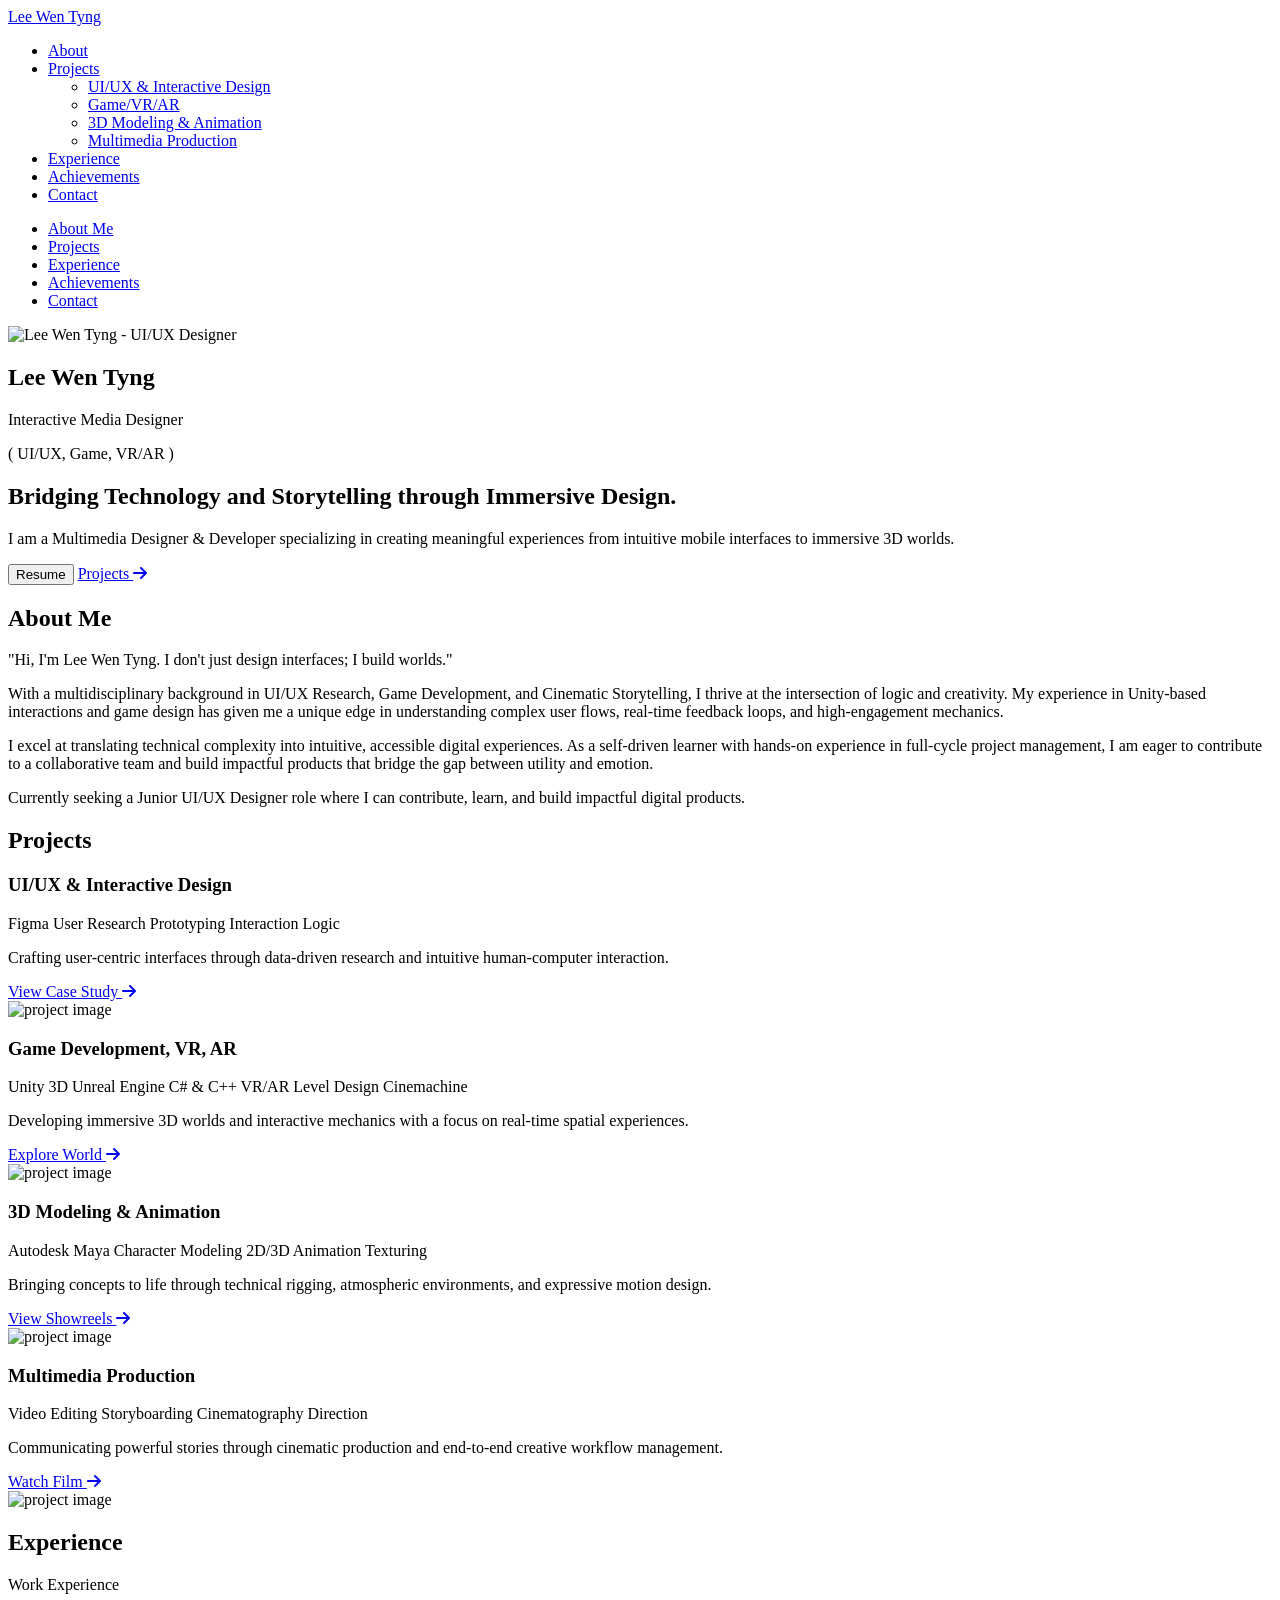
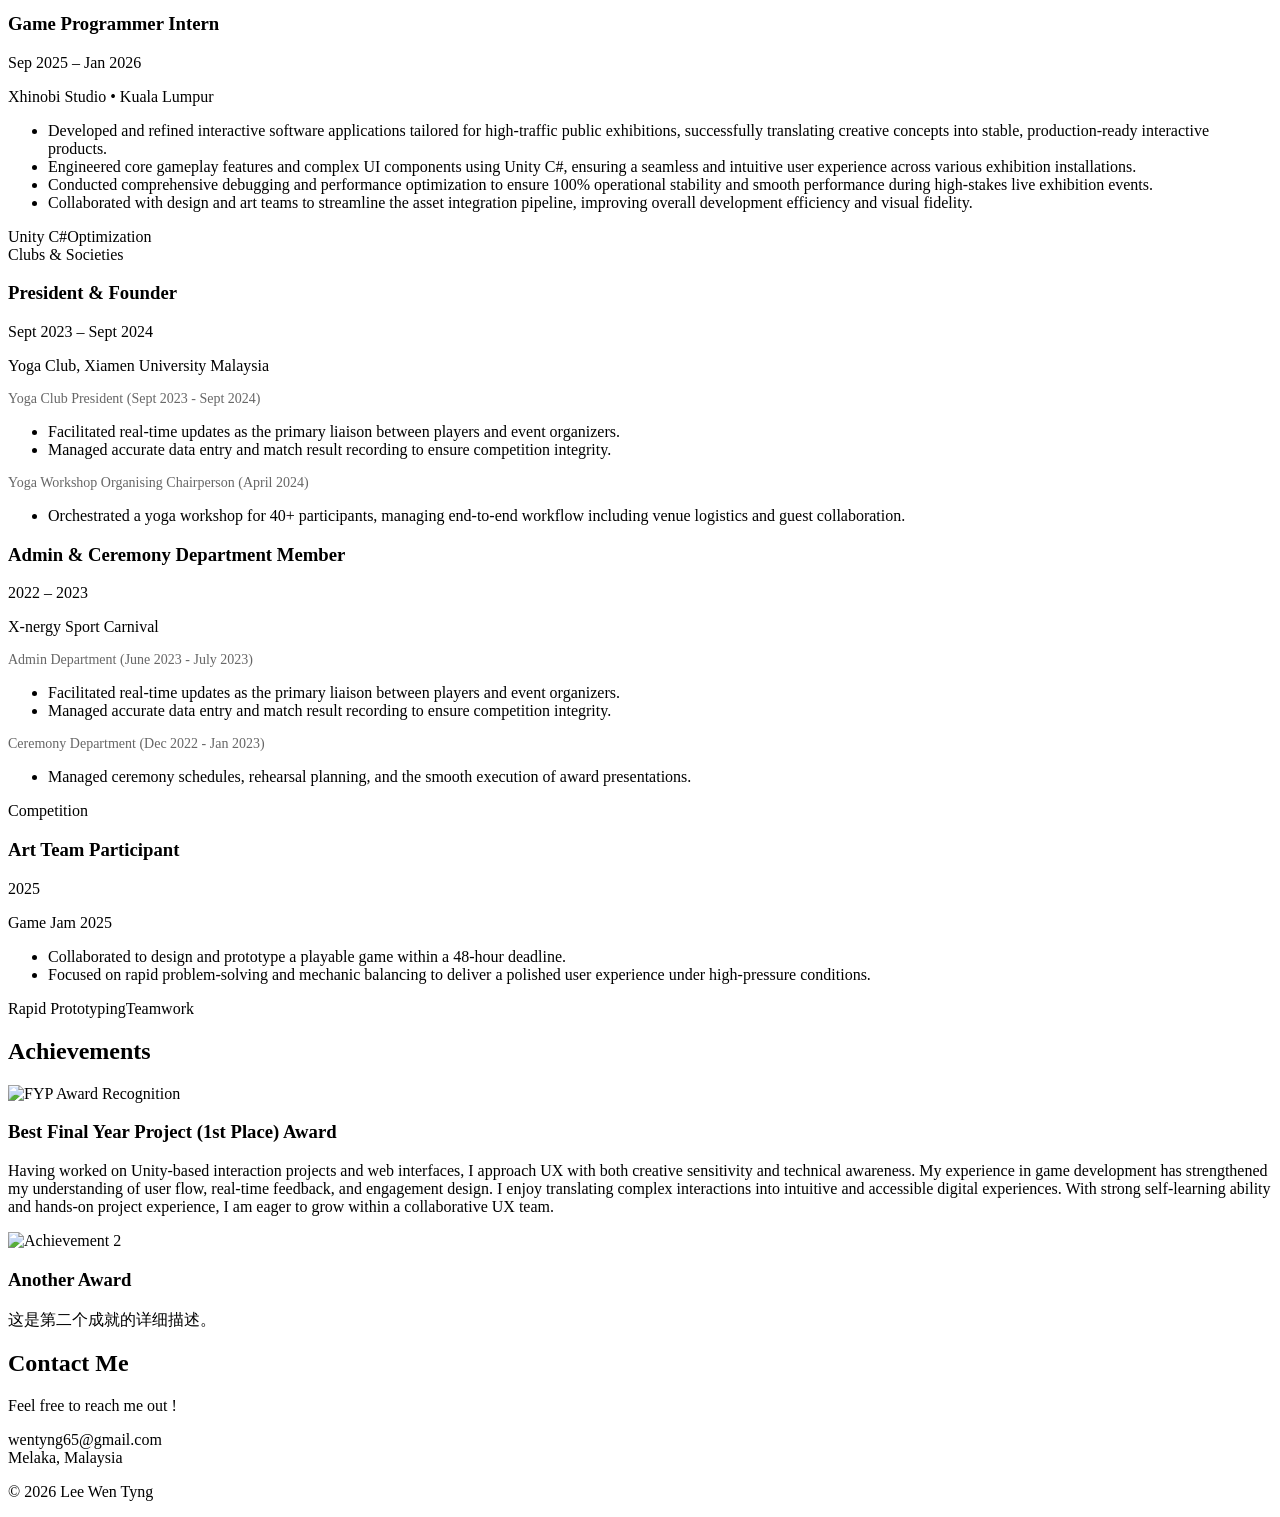
==== index.html @ 8291d080 "Update index.html" ====
<!DOCTYPE html>
<html lang="en">
<head>
  <meta charset="UTF-8">
  <meta name="viewport" content="width=device-width, initial-scale=1.0">
  <title>Lee Wen Tyng - Portfolio</title>
  <link rel="stylesheet" href="https://cdnjs.cloudflare.com/ajax/libs/font-awesome/6.0.0-beta3/css/all.min.css">
  <link rel="stylesheet" href="style.css">
</head>
<body>

  <header>
    <nav class="navbar">
      <a href="#hero" class="logo">Lee Wen Tyng</a>
      <ul class="nav-links">
        <li><a href="#about">About</a></li>
        <li class="dropdown">
          <a href="index.html#projects">Projects</a>
          <ul class="dropdown-menu">
            <li><a href="gamedev.html">UI/UX & Interactive Design</a></li>
            <li><a href="fyp.html">Game/VR/AR</a></li>
            <li><a href="uiux.html">3D Modeling & Animation</a></li>
            <li><a href="env-design.html">Multimedia Production</a></li>
          </ul>
        </li>
        <li><a href="#experience">Experience</a></li>
        <li><a href="#achievements">Achievements</a></li>
        <li><a href="#contact">Contact</a></li>
      </ul>
    </nav>
  </header>
  
  <nav id="side-nav">
  <ul>
    <li><a href="#about" class="nav-link" data-title="About Me">About Me</a></li>
    <li><a href="#projects" class="nav-link" data-title="Projects">Projects</a></li>
    <li><a href="#experience" class="nav-link" data-title="Experience">Experience</a></li>
    <li><a href="#achievements" class="nav-link" data-title="Achievements">Achievements</a></li>
    <li><a href="#contact" class="nav-link" data-title="Contact">Contact</a></li>
  </ul>
</nav>

  <main>
    <section id="hero" class="hero" class="nav-link active">
      <div class="hero-container">
        <div class="hero-card">
          <div class="profile-circle">
            <div class="about-avatar">
            <img src="assets/images/image2.jpg" alt="Lee Wen Tyng - UI/UX Designer">
          </div>
          </div>
          <h2>Lee Wen Tyng</h2>
          <div class="divider"></div>
          <p>Interactive Media Designer</p>
          <p>( UI/UX, Game, VR/AR )</p>
        </div>
        <div class="hero-text">
          <h1>Bridging Technology and Storytelling through Immersive Design.</h1>
          <p>I am a Multimedia Designer & Developer specializing in creating meaningful experiences from intuitive mobile interfaces to immersive 3D worlds.</strong></p>
          <div class="button-container">
            <button class="resume-btn">Resume</button>
            <a href="#projects" class="projects-btn">
              Projects   <i class="fas fa-arrow-right"></i>
            </a>
          </div>
        </div>
      </div>
    </section>

    <!--- About Me Section-->
    <section id="about" class="section fade-in-section" class="nav-link">
      <div class="about-container">
        <h2 class="section-title">About Me</h2>
        <div class="title-divider"></div>
        <div class="about-content">
          <p>"Hi, I'm Lee Wen Tyng. I don't just design interfaces; I build worlds."</p>
              <p>With a multidisciplinary background in UI/UX Research, Game Development, and Cinematic Storytelling, I thrive at the intersection of logic and creativity. 
              My experience in Unity-based interactions and game design has given me a unique edge in understanding complex user flows, real-time feedback loops, and high-engagement mechanics.</p>
          <p>I excel at translating technical complexity into intuitive, accessible digital experiences. 
            As a self-driven learner with hands-on experience in full-cycle project management, I am eager to contribute to a collaborative team and build impactful products that bridge the gap between utility and emotion.</p>
          <p>Currently seeking a Junior UI/UX Designer role where I can contribute, learn, and build impactful digital products.</p>
        </div>
      </div>
    </section>

    <!--- Projects Section-->
    <section id="projects" class="section" class="nav-link">
      <div class="projects-container">
        <h2 class="section-title">Projects</h2>
        <div class="title-divider"></div>
        <div class="project-card">
          <div class="project-text">
            <h3>UI/UX & Interactive Design</h3>
            <div class="skill-tags">
              <span>Figma</span>
              <span>User Research</span>
              <span>Prototyping</span>
              <span>Interaction Logic</span>
            </div>
            <p>Crafting user-centric interfaces through data-driven research and intuitive human-computer interaction. </p>
            <a href="uiux.html" class="project-btn">View Case Study     <i class="fas fa-arrow-right"></i></a>
          </div>
          <div class="project-image">
            <img src="assets/images/image1.jpeg" alt="project image">
          </div>
        </div>
        
        <div class="project-card reverse">
          <div class="project-text">
            <h3>Game Development, VR, AR</h3>
            <div class="skill-tags">
              <span>Unity 3D</span>
              <span>Unreal Engine</span>
              <span>C# & C++</span>
              <span>VR/AR</span>
              <span>Level Design</span>
              <span>Cinemachine</span>
            </div>
            <p>Developing immersive 3D worlds and interactive mechanics with a focus on real-time spatial experiences.</p>
            <a href="uiux.html" class="project-btn">Explore World     <i class="fas fa-arrow-right"></i></a>
          </div>
          <div class="project-image">
            <img src="assets/images/image1.jpeg" alt="project image">
          </div>
        </div>

        <div class="project-card">
          <div class="project-text">
            <h3>3D Modeling & Animation</h3>
            <div class="skill-tags">
              <span>Autodesk Maya</span>
              <span>Character Modeling</span>
              <span>2D/3D Animation</span>
              <span>Texturing</span>
            </div>
  
            <p>Bringing concepts to life through technical rigging, atmospheric environments, and expressive motion design.</p>
            <a href="uiux.html" class="project-btn">View Showreels     <i class="fas fa-arrow-right"></i></a>
          </div>
          <div class="project-image">
            <img src="assets/images/image1.jpeg" alt="project image">
          </div>
        </div>

        <div class="project-card reverse">
          <div class="project-text">
            <h3>Multimedia Production</h3>
            <div class="skill-tags">
              <span>Video Editing</span>
              <span>Storyboarding</span>
              <span>Cinematography</span> 
              <span>Direction</span>
            </div>
            <p>Communicating powerful stories through cinematic production and end-to-end creative workflow management.</p>
            <a href="gamedev.html" class="project-btn">Watch Film     <i class="fas fa-arrow-right"></i></a>
          </div>
          <div class="project-image">
            <img src="assets/images/image1.jpeg" alt="project image">
          </div>
        </div>

      </div>
    </section>

    <!--Experience section-->
    <section id="experience" class="section fade-in-section" class="nav-link">
      <h2 class="section-title">Experience</h2>
        <div class="title-divider"></div>

        <div class="exp-card">
    <div class="exp-side-title">Work Experience</div>
    <div class="exp-main-content">
      <div class="exp-item">
        <div class="exp-header">
          <h3 class="job-title">Game Programmer Intern</h3>
          <span class="exp-date">Sep 2025 – Jan 2026</span>
        </div>
        <p class="company-info">Xhinobi Studio • Kuala Lumpur</p>
        <ul class="exp-list">
          <li>Developed and refined interactive software applications tailored for high-traffic public exhibitions,
             successfully translating creative concepts into stable, production-ready interactive products.</li>
          <li>Engineered core gameplay features and complex UI components using Unity C#, 
            ensuring a seamless and intuitive user experience across various exhibition installations.</li>
            <li>Conducted comprehensive debugging and performance optimization 
              to ensure 100% operational stability and smooth performance during high-stakes live exhibition events.</li>
            <li>Collaborated with design and art teams to streamline the asset integration pipeline, 
              improving overall development efficiency and visual fidelity.</li>
        </ul>
        <div class="exp-tags">
          <span>Unity C#</span><span>Optimization</span>
        </div>
      </div>
    </div>
  </div>

  <div class="exp-card">
  <div class="exp-side-title">Clubs & Societies</div>
  <div class="exp-main-content">
    
    <div class="exp-item">
      <div class="exp-header">
        <h3 class="job-title">President & Founder</h3>
        <span class="exp-date">Sept 2023 – Sept 2024</span>
      </div>
      <p class="company-info">Yoga Club, Xiamen University Malaysia</p>
      
      <div style="margin-top: 15px;">
        <p class="company-info" style="font-size: 14px; color: #666;">Yoga Club President (Sept 2023 - Sept 2024)</p>
        <ul class="exp-list">
          <li>Facilitated real-time updates as the primary liaison between players and event organizers.</li>
          <li>Managed accurate data entry and match result recording to ensure competition integrity.</li>
        </ul>
      </div>

      <div style="margin-top: 15px;">
        <p class="company-info" style="font-size: 14px; color: #666;">Yoga Workshop Organising Chairperson (April 2024)</p>
        <ul class="exp-list">
          <li>Orchestrated a yoga workshop for 40+ participants, managing end-to-end workflow including venue logistics and guest collaboration.</li>        </ul>
      </div>
    </div>

        <div class="divider"></div>


    <div class="exp-item">
      <div class="exp-header">
        <h3 class="job-title">Admin & Ceremony Department Member</h3>
        <span class="exp-date">2022 – 2023</span>
      </div>
      <p class="company-info">X-nergy Sport Carnival</p>
      
      <div style="margin-top: 15px;">
        <p class="company-info" style="font-size: 14px; color: #666;">Admin Department (June 2023 - July 2023)</p>
        <ul class="exp-list">
          <li>Facilitated real-time updates as the primary liaison between players and event organizers.</li>
          <li>Managed accurate data entry and match result recording to ensure competition integrity.</li>
        </ul>
      </div>

      <div style="margin-top: 15px;">
        <p class="company-info" style="font-size: 14px; color: #666;">Ceremony Department (Dec 2022 - Jan 2023)</p>
        <ul class="exp-list">
          <li>Managed ceremony schedules, rehearsal planning, and the smooth execution of award presentations.</li>
        </ul>
      </div>
    </div>

  </div>
</div>

  <div class="exp-card">
    <div class="exp-side-title">Competition</div>
    <div class="exp-main-content">
      <div class="exp-item">
        <div class="exp-header">
          <h3 class="job-title">Art Team Participant</h3>
          <span class="exp-date">2025</span>
        </div>
        <p class="company-info">Game Jam 2025</p>
        <ul class="exp-list">
          <li>Collaborated to design and prototype a playable game within a 48-hour deadline.</li>
          <li>Focused on rapid problem-solving and mechanic balancing to deliver a polished user experience under high-pressure conditions.</li>
        </ul>
        <div class="exp-tags">
          <span>Rapid Prototyping</span><span>Teamwork</span>
        </div>
      </div>
    </div>
  </div>

      </section>

    <!--- Achievements Section-->
    <section id="achievements" class="section fade-in-section" class="nav-link">
      <h2 class="section-title">Achievements</h2>
        <div class="title-divider"></div>
        
        <div class="achievement-card">
          <div class="achievement-image">
            <img src="assets/images/fyp-award.jpg" alt="FYP Award Recognition">
          </div>
          <div class="achievement-text">
            <h3>Best Final Year Project (1st Place) Award</h3>
            <p>Having worked on Unity-based interaction projects and web interfaces, I approach UX with both creative sensitivity and technical awareness. 
              My experience in game development has strengthened my understanding of user flow, real-time feedback, and engagement design. 
              I enjoy translating complex interactions into intuitive and accessible digital experiences. 
              With strong self-learning ability and hands-on project experience, I am eager to grow within a collaborative UX team.</p>
          </div>
        </div>

        <div class="achievement-card reverse">
          <div class="achievement-image">
            <img src="assets/images/award2.jpeg" alt="Achievement 2">
          </div>
          <div class="achievement-text">
            <h3>Another Award</h3>
            <p>这是第二个成就的详细描述。</p>
          </div>
        </div>

    </section>

  

    <section id="contact" class="section contact-section" class="nav-link">
      <h2 class="contact-title">Contact Me</h2>
      <div class="title-divider-yellow"></div>
      <p class="contact-desc">Feel free to reach me out !</p>

      <div class="contact-info">
        <div class="info-item">
          <div class="icon-box"></div> <span>wentyng65@gmail.com</span>
        </div>

        <div class="info-item">
          <div class="icon-box"></div> <span>Melaka, Malaysia</span>
        </div>

      </div>

      <div class="social-links">
        <div class="social-icon"></div>
        <div class="social-icon"></div>
        <div class="social-icon"></div>
      </div>
</section>

  </main>

  <footer class="footer">
    <p>© 2026 Lee Wen Tyng</p>
  </footer>

  <script src="script.js" defer></script>
  <script src="scrollspy.js"></script>

</body>
</html>
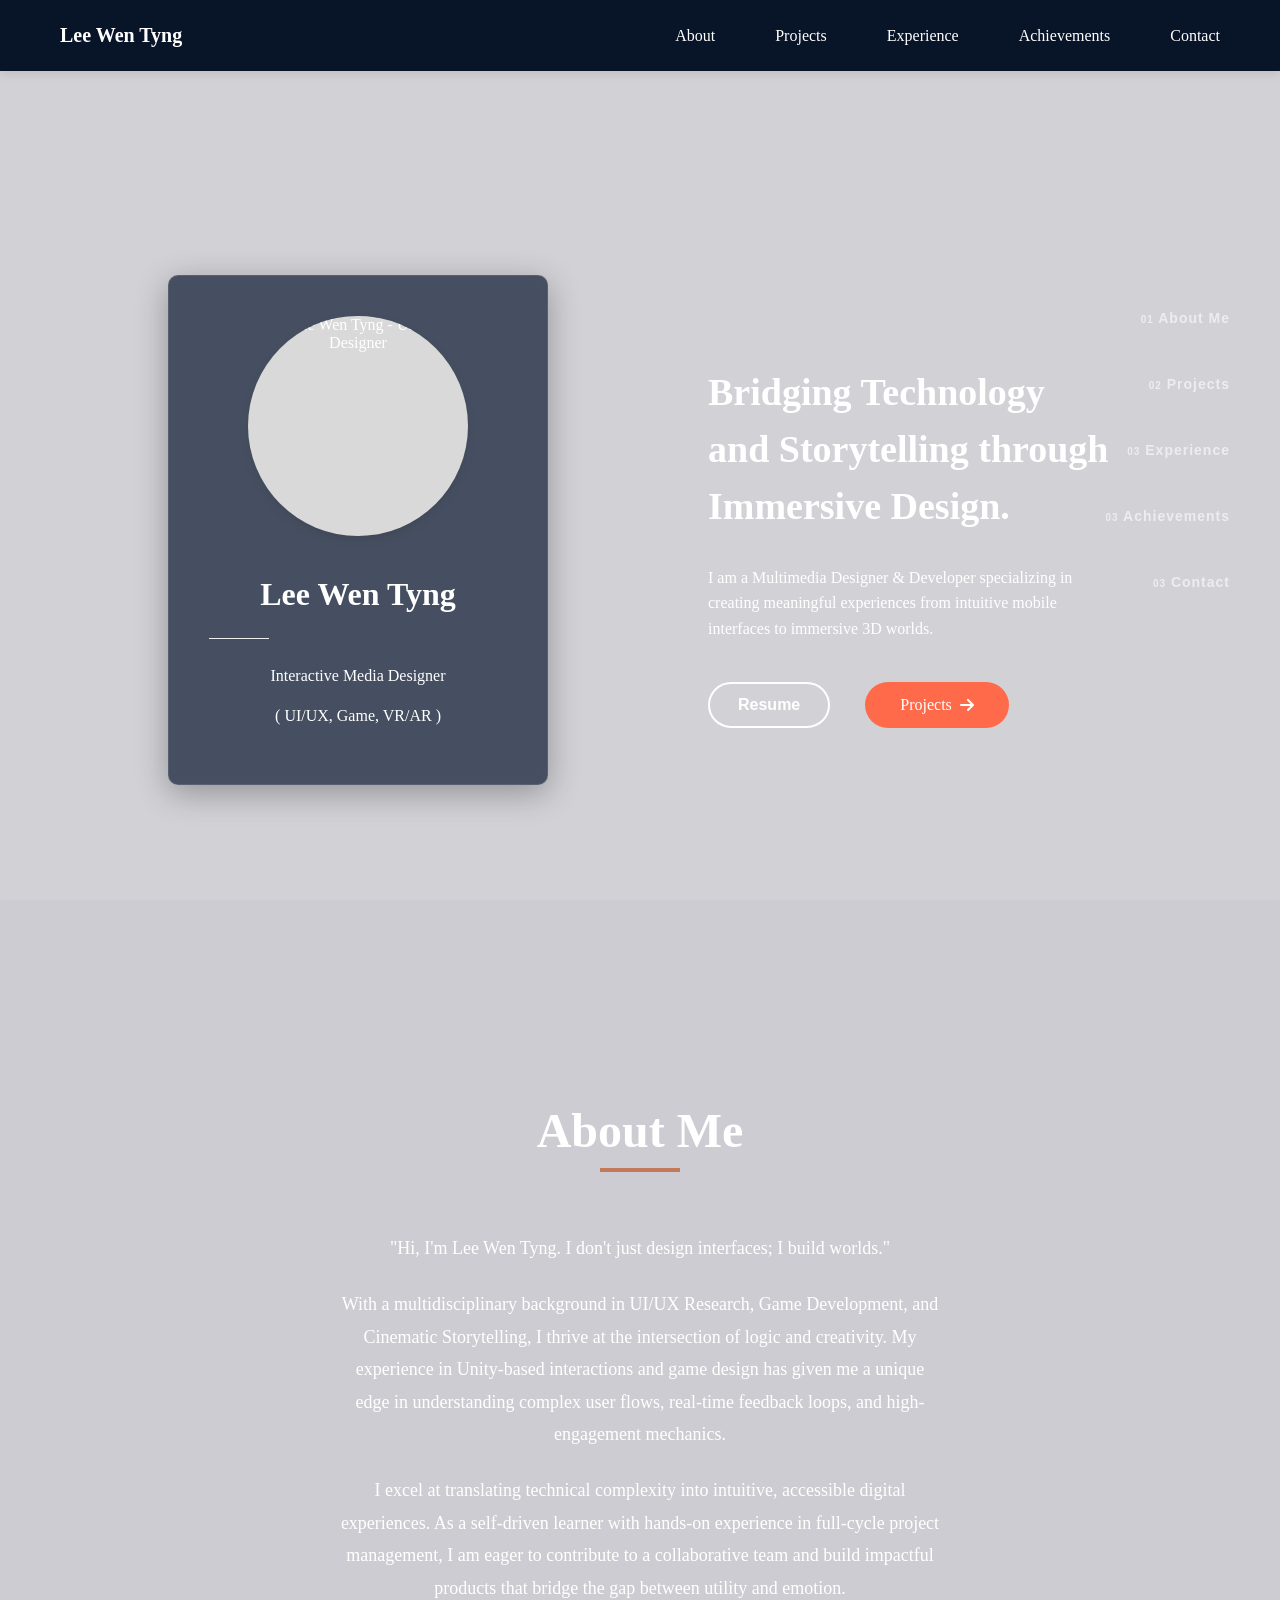
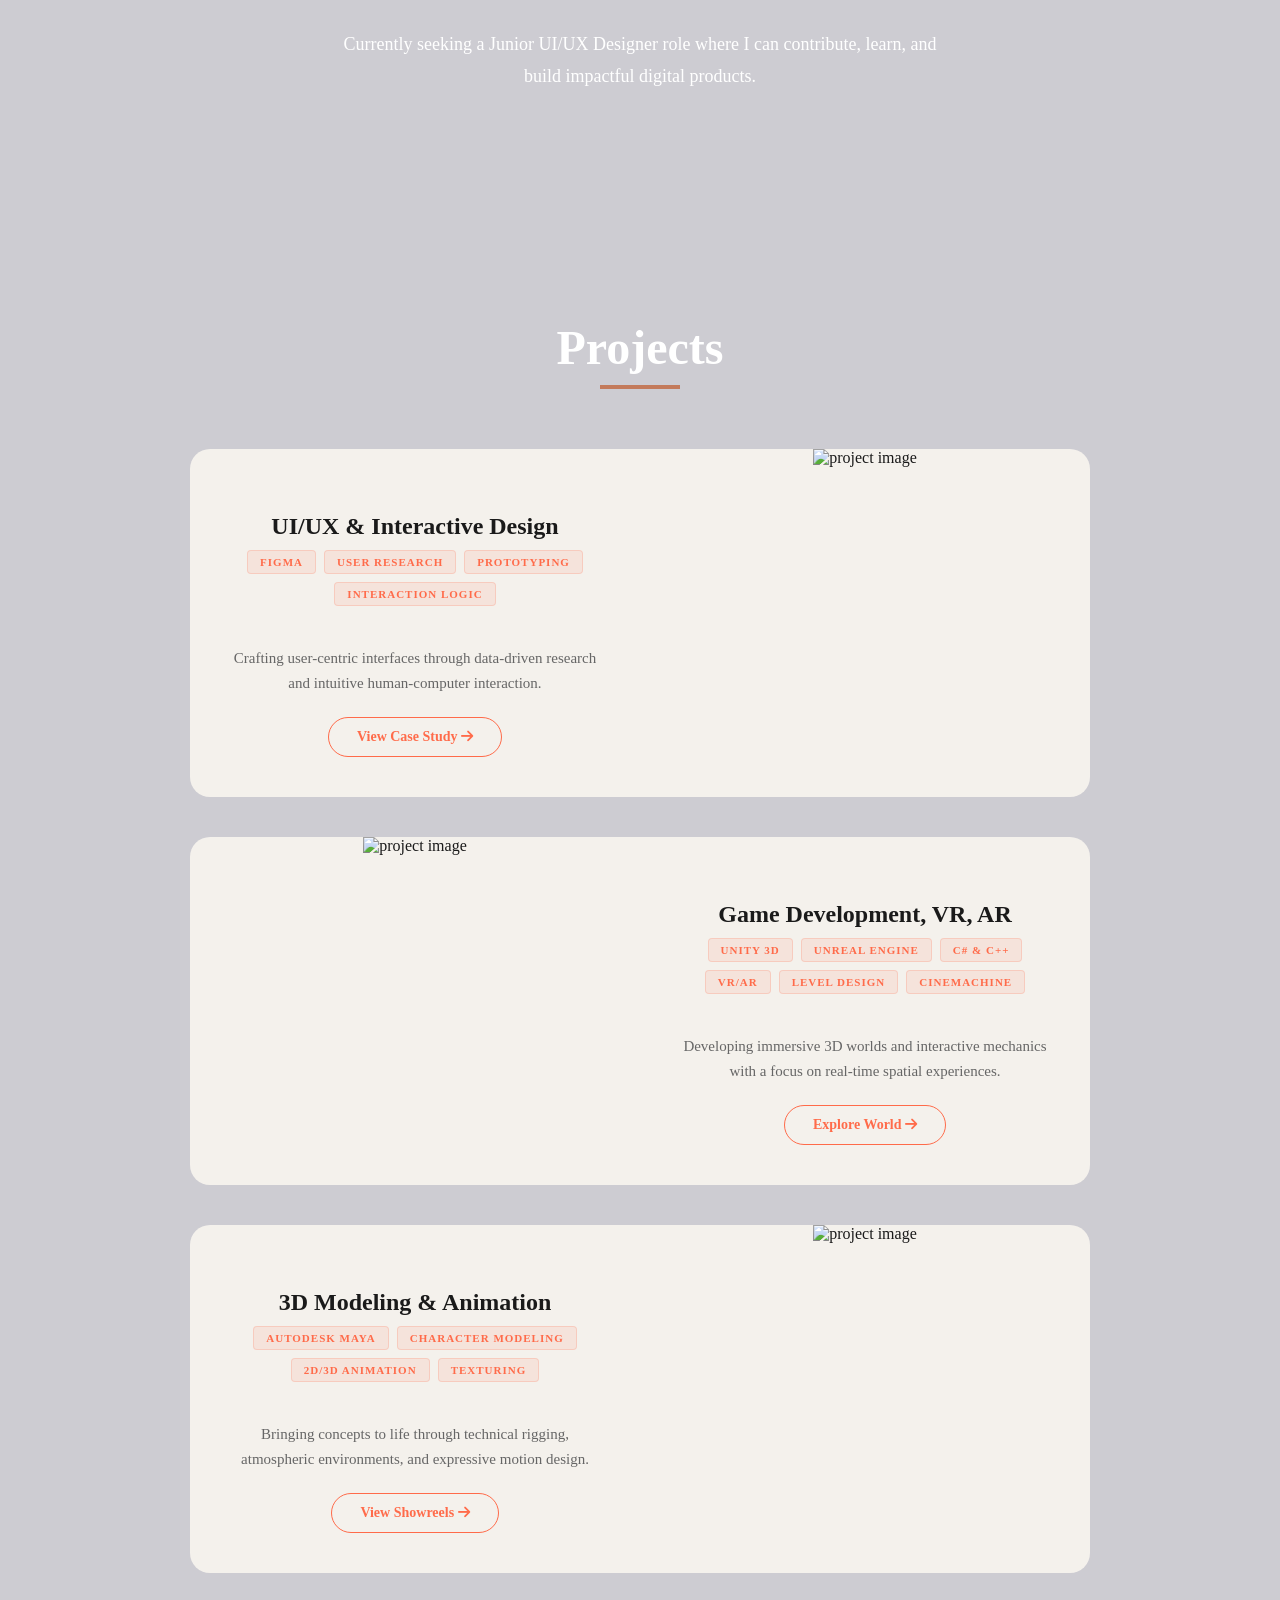
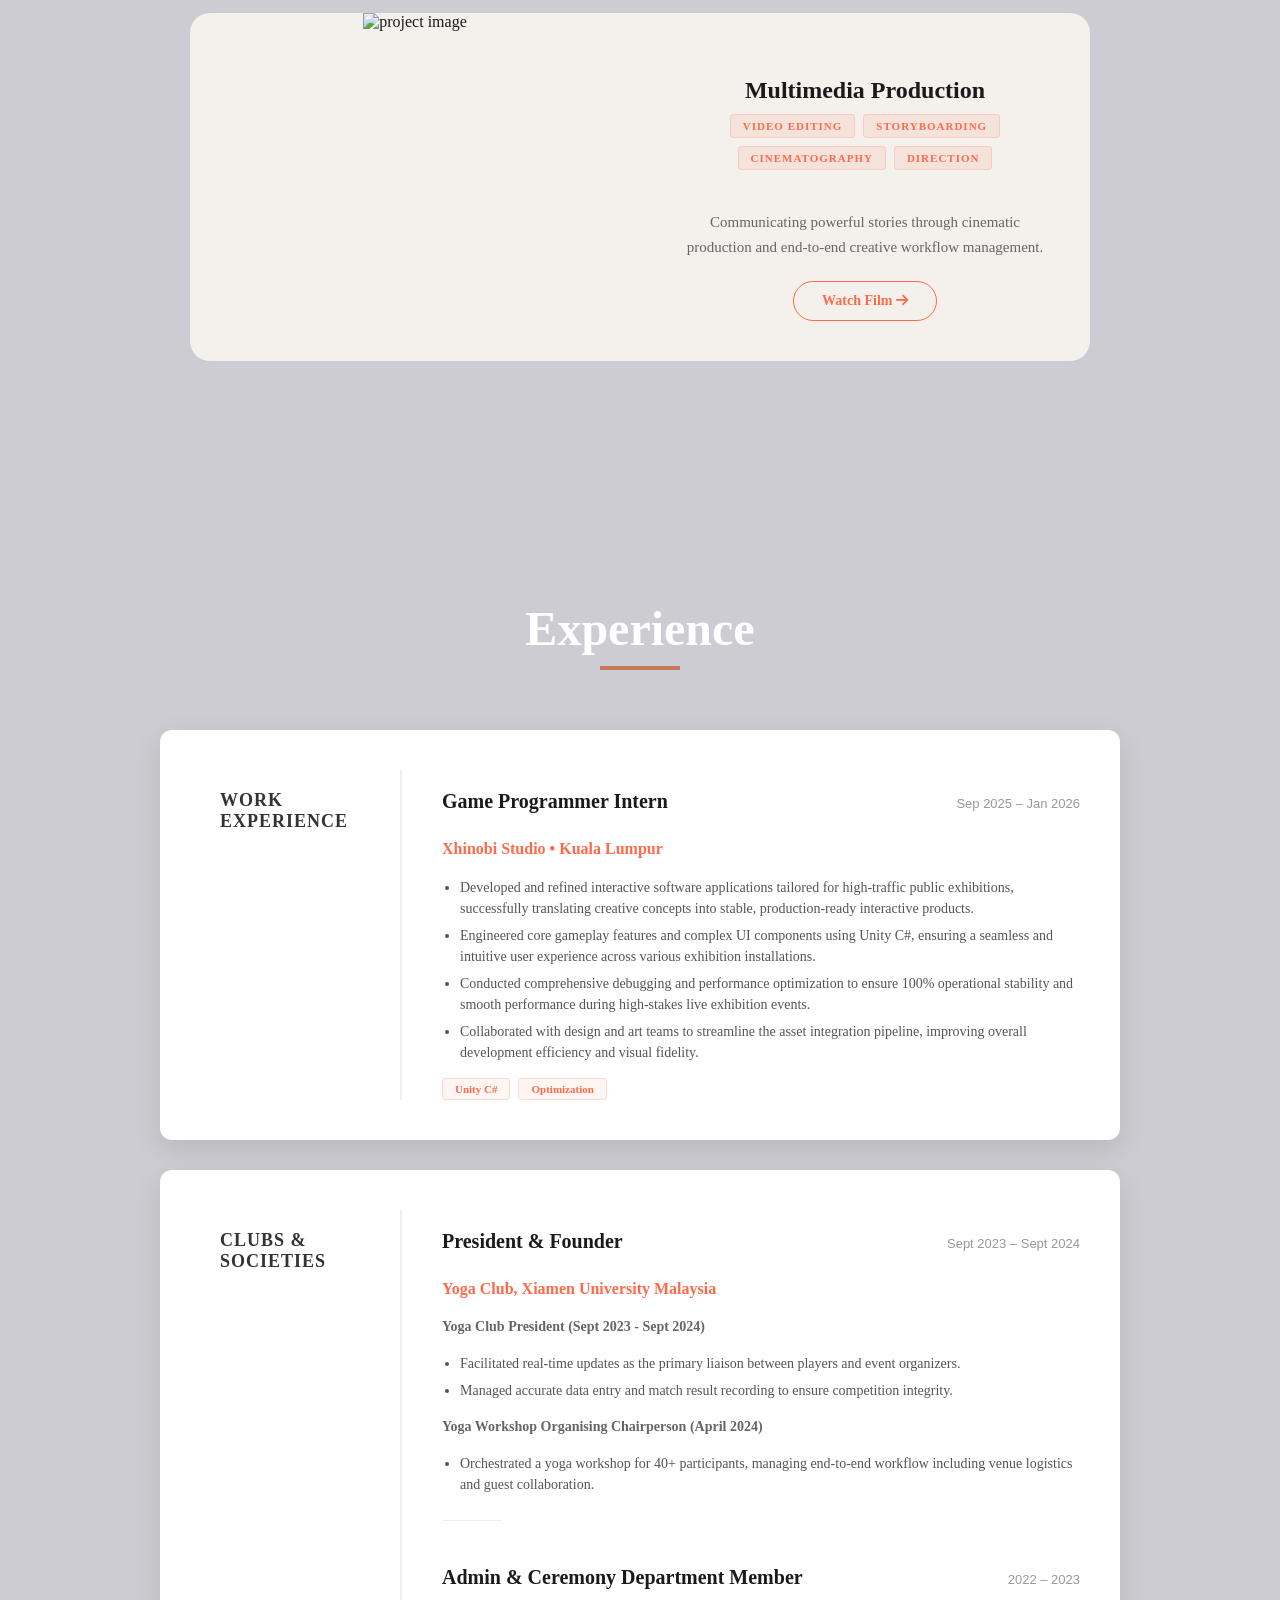
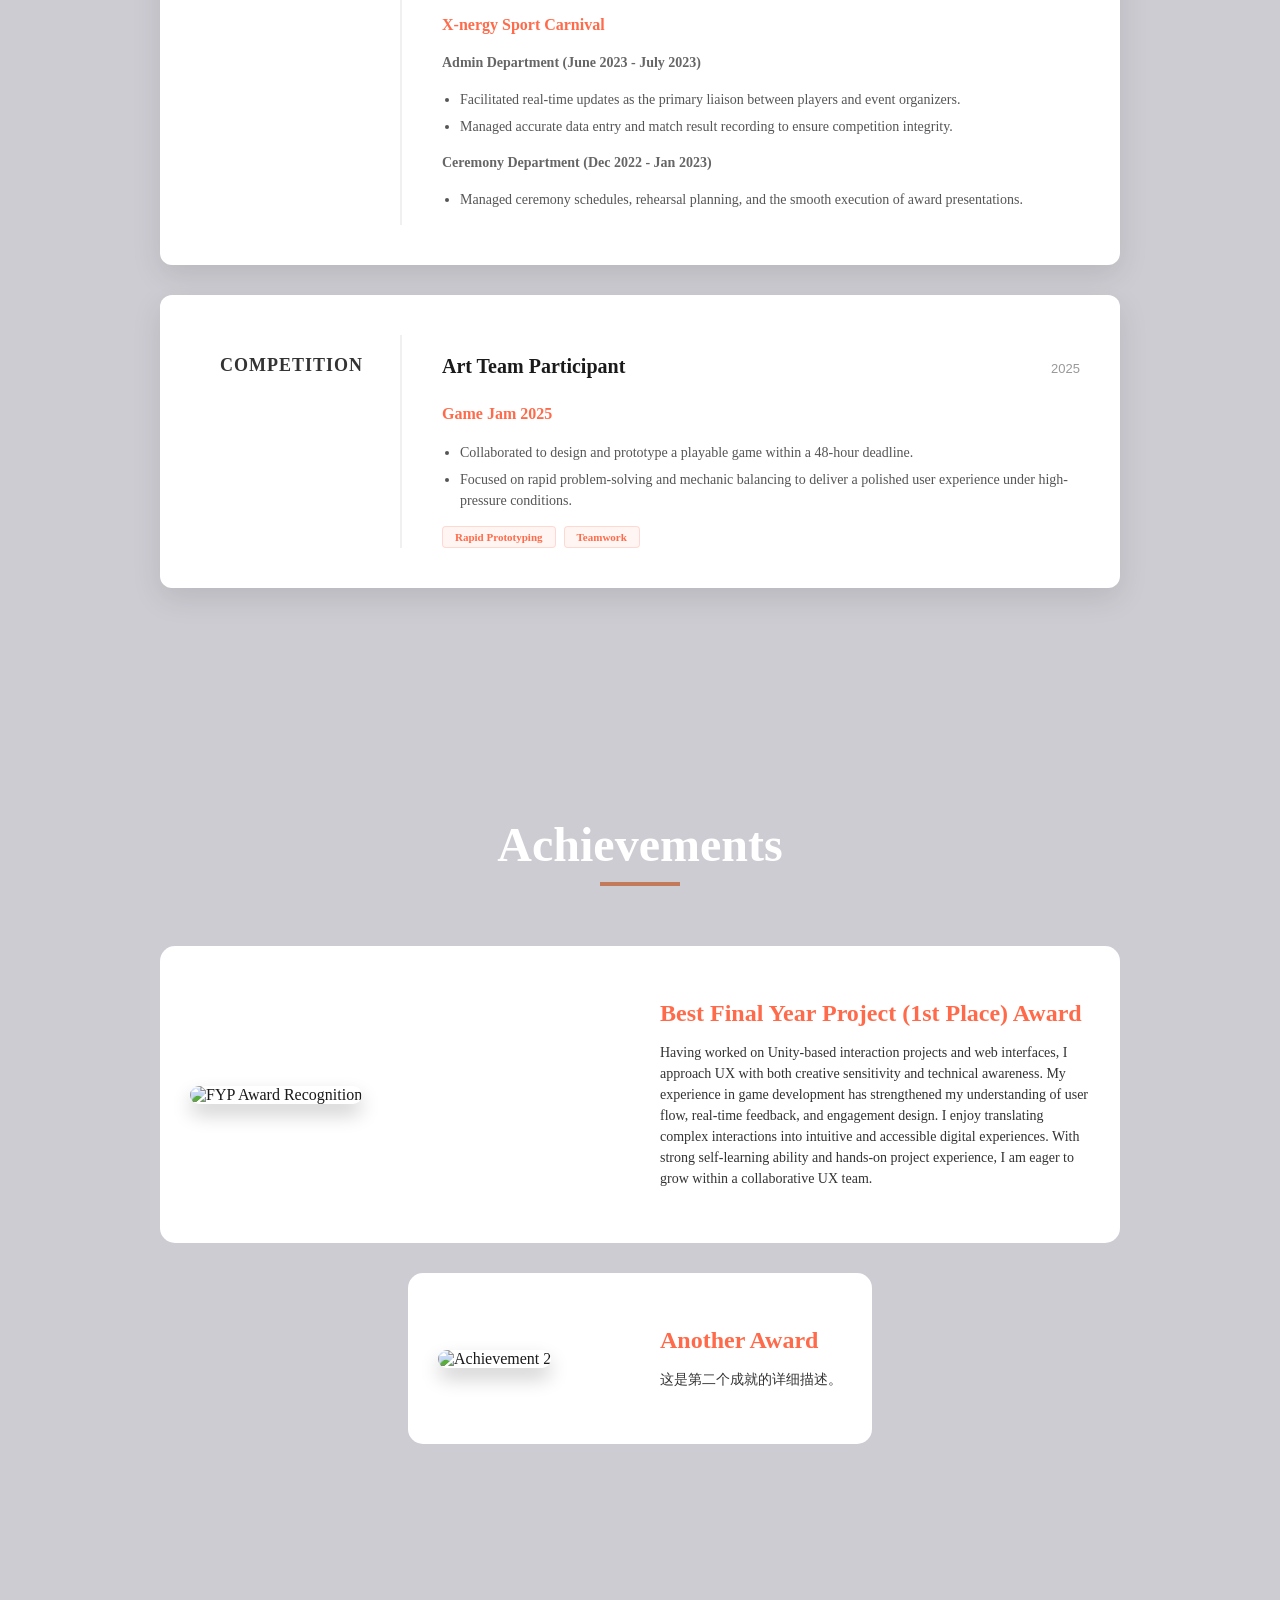
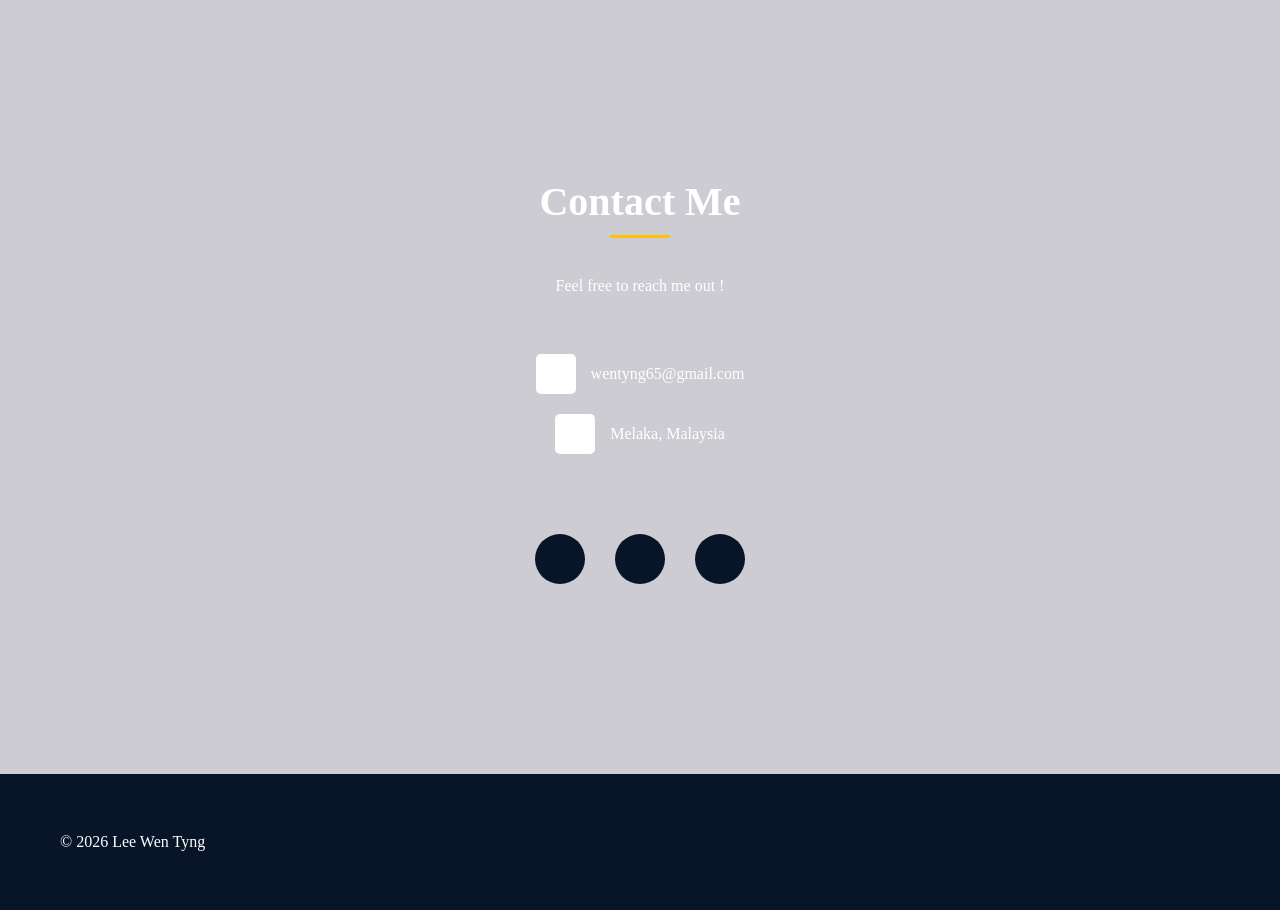
==== commit 06aa1aa2: "f" ====
--- a/index.html
+++ b/index.html
@@ -17,8 +17,8 @@
         <li class="dropdown">
           <a href="index.html#projects">Projects</a>
           <ul class="dropdown-menu">
-            <li><a href="gamedev.html">UI/UX & Interactive Design</a></li>
-            <li><a href="fyp.html">Game/VR/AR</a></li>
+            <li><a href="uiux.html">UI/UX & Interactive Design</a></li>
+            <li><a href="gamedev.html">Game/VR/AR</a></li>
             <li><a href="uiux.html">3D Modeling & Animation</a></li>
             <li><a href="env-design.html">Multimedia Production</a></li>
           </ul>
@@ -28,17 +28,30 @@
         <li><a href="#contact">Contact</a></li>
       </ul>
     </nav>
+
+    <nav class="side-nav">
+      <ul class="nav-list">
+        <li class="nav-item active">
+          <a href="#about"><span>01</span> About Me</a>
+          <div class="line"></div> </li>
+        <li class="nav-item">
+          <a href="#projects"><span>02</span> Projects</a>
+        </li>
+        <li class="nav-item">
+          <a href="#experience"><span>03</span> Experience</a>
+        </li>
+        <li class="nav-item">
+          <a href="#achievements"><span>03</span> Achievements</a>
+        </li>
+        <li class="nav-item">
+          <a href="#contact"><span>03</span> Contact</a>
+        </li>
+        </ul>
+    </nav>
+
   </header>
   
-  <nav id="side-nav">
-  <ul>
-    <li><a href="#about" class="nav-link" data-title="About Me">About Me</a></li>
-    <li><a href="#projects" class="nav-link" data-title="Projects">Projects</a></li>
-    <li><a href="#experience" class="nav-link" data-title="Experience">Experience</a></li>
-    <li><a href="#achievements" class="nav-link" data-title="Achievements">Achievements</a></li>
-    <li><a href="#contact" class="nav-link" data-title="Contact">Contact</a></li>
-  </ul>
-</nav>
+  
 
   <main>
     <section id="hero" class="hero" class="nav-link active">
--- a/style.css
+++ b/style.css
@@ -0,0 +1,1047 @@
+* {
+  box-sizing: border-box;
+}
+
+body::before {
+  content: "";
+  position: fixed;
+  top: 0; left: 0; width: 100%; height: 100%;
+  background: rgba(255, 255, 255, 0.1); /* 80% 透明度的白色遮罩 */
+  z-index: -1; /* 放在所有内容后面 */
+  backdrop-filter: blur(3px);
+}
+
+body {
+  margin: 0;
+  padding-top: 80px;
+  font-family: Tahoma;
+  color: #1A1A1A;
+  /* 路径指向你的背景图 */
+  background-image: url('assets/images/bg1.jpg');
+  
+  /* 关键技巧：确保图片平铺并固定 */
+  background-size: cover;        /* 让图片填满整个屏幕，不留白边 */
+  background-position: center;   /* 图片居中显示 */
+  background-repeat: no-repeat;  /* 不平铺 */
+  background-attachment: fixed;  /* 滚动时背景固定，产生高级的视差感 */
+  
+  /* 为了保证文字可读性，加一个半透明的遮罩层 */
+  background-color: rgba(3, 1, 32, 0.2); /* 如果图片颜色深，把遮罩设为黑色 */
+  background-blend-mode: overlay; /* 将背景色和图片混合，让文字更清晰 */
+}
+
+
+html {
+  scroll-behavior: smooth;
+}
+
+/* Navbar */
+.navbar {
+   position: fixed;
+  top: 0;
+  left: 0;
+  width: 100%;
+  box-shadow: 0 2px 10px rgba(0,0,0,0.1);
+
+  display: flex;
+  justify-content: space-between;
+  align-items: center;
+  padding: 24px 60px;
+  background: #081428;
+  color: white;
+  z-index: 1000;
+}
+
+.nav-links {
+  list-style: none;
+  display: flex;
+  gap: 60px;
+  padding: 0;
+  margin: 0;
+}
+
+.nav-links a {
+  text-decoration: none;
+  color: white; /* 假设你现在的字体颜色是白色 */
+  transition: all 0.3s ease; /* 核心：让所有变化（颜色、大小）都平滑过渡 */
+  display: inline-block; /* 核心：必须设置为 inline-block 或 block，transform 属性才会生效 */
+}
+
+.nav-links a:hover {
+  transform: scale(1.1); /* 放大到原来的 1.2 倍 */
+  color: #EBDED4; /* 换成你喜欢的主题色（例如你卡片标题的颜色） */
+  cursor: pointer;
+}
+
+/* 确保包含下拉菜单的 li 设置为相对定位 */
+.nav-links .dropdown {
+  position: relative; /* 菜单定位的基准 */
+}
+
+/* 1. 隐藏菜单，将其设为绝对定位 */
+/* 下拉菜单本身 */
+.dropdown-menu {
+  display: none;          /* 默认隐藏 */
+  position: absolute;     /* 绝对定位 */
+  top: 100%;              /* 紧贴父元素（Projects）底部 */
+  left: 0;                /* 从左侧开始对齐 */
+  background-color: #050505;
+  list-style: none;
+  padding: 15px 15px;
+  border-radius: 6px;
+  min-width: 250px;       /* 宽度适中 */
+  box-shadow: 0 8px 16px rgba(0,0,0,0.2); /* 加一点阴影，更有深度感 */
+  z-index: 1000;          /* 确保它在最上层 */
+}
+
+/* 2. 鼠标悬停在 .dropdown 上时，显示菜单 */
+.nav-links .dropdown:hover .dropdown-menu {
+  display: block;         /* 悬停时显示 */
+}
+
+/* 调整菜单内链接的样式，使其更优雅 */
+.dropdown-menu li a {
+  padding: 12px 20px;
+  display: block;
+  color: white;
+  transition: all 0.3s ease;
+  white-space: nowrap;    /* 防止文字换行 */
+}
+
+/* 4. 菜单内链接的悬停动效 (Scale + Color) */
+
+
+.logo {
+  text-decoration: none;
+  color: white; 
+  font-size: 20px;
+  font-weight: bold;
+}
+
+/* Sections */
+.section {
+  min-height: calc(100vh - 80px); /* 100vh 减去导航栏高度 */
+  display: flex;
+  flex-direction: column;
+  justify-content: center;
+  align-items: center;    
+  padding: 80px 60px;
+  scroll-snap-align: start; /* 关键：滚动停止时对齐到开头 */
+}
+
+/* HERO SECTION */
+.hero {
+  scroll-snap-align: start;
+  min-height: 100vh;
+  display: flex;
+  align-items: center;
+}
+
+.hero-container {
+  width: 100%;
+  max-width: 1200px;
+  margin: 0 auto;
+  display: grid;
+  grid-template-columns: 400px 1fr;
+  align-items: center;
+  gap: 140px;
+  padding: 0 40px;
+}
+
+/* LEFT CARD */
+.hero-card {
+  width: 380px;
+  background: rgba(10, 25, 47, 0.7); /* 深蓝色，透明度 60% */
+  backdrop-filter: blur(5px); 
+  -webkit-backdrop-filter: blur(10px); /* 兼容 Safari 浏览器 */
+  border-radius: 10px;
+  border: 1px solid rgba(255, 255, 255, 0.1);
+  box-shadow: 0 8px 32px 0 rgba(0, 0, 0, 0.3);
+
+  color: white;
+  padding: 40px;
+  text-align: center;
+  flex-shrink: 0;
+}
+
+.profile-circle {
+  width: 220px;
+  height: 220px;
+  background: #D9D9D9;
+  
+  border-radius: 50%;
+  margin: 0 auto 40px auto;
+}
+
+/* 头像容器样式 */
+.about-avatar {
+  width: 220px;  /* 设置头像的宽度 */
+  height: 220px; /* 设置头像的高度，确保是正方形 */
+  border-radius: 50%; /* 核心：裁切为圆形 */
+  overflow: hidden;   /* 确保超出圆圈的部分被隐藏 */
+  box-shadow: 0 4px 10px rgba(0,0,0,0.1); /* 加一点阴影，让头像更有立体感 */
+  margin-bottom: 20px; /* 如果你的 About 布局是上下结构 */
+  margin: 0 auto 40px auto;
+}
+
+/* 确保图片本身充满容器且不拉伸 */
+.about-avatar img {
+  width: 100%;
+  height: 100%;
+  object-fit: cover; /* 核心：图片会按比例缩放并填充，防止拉伸变形 */
+  display: block;
+}
+
+.hero-card h2 {
+  margin: 0;
+}
+
+.divider {
+  width: 60px;
+  height: 4px;
+  background: #C37A5B;
+  margin: 16px auto;
+}
+
+/* RIGHT SIDE */
+.hero-text {
+  flex: 1;
+  max-width: 720px;
+  color:white
+}
+
+.hero-text h1 {
+  font-size: 38px;
+  margin-bottom: 30px;
+  line-height: 1.5;
+  color:white
+}
+
+.hero-text p {
+  margin-bottom: 16px;
+  line-height: 1.6;
+  color: white;
+}
+
+.projects-btn{
+  display: inline-flex;  /* 关键：使用 flex 布局 */
+  align-items: center;   /* 垂直居中 */
+  justify-content: center;
+  background-color: #FF6B4A;
+  color: white !important; /* 强烈建议用白色，拒绝土感 */
+  padding: 12px 35px;
+  border-radius: 50px;
+  text-decoration: none;
+  font-weight: 500;
+  border: none;
+  
+  /* 关键：设置文字和图标的初始间距 */
+  gap: 8px; 
+  
+  /* 关键：设置平滑过渡效果 */
+  transition: all 0.3s cubic-bezier(0.4, 0, 0.2, 1); 
+  cursor: pointer;
+
+}
+
+.projects-btn:hover{
+  background-color: #ff522d;
+  transform: translateY(-2px); /* 轻微上浮 */
+  box-shadow: 0 5px 15px rgba(255, 107, 74, 0.4);
+  
+  /* 关键：悬停时增大间距，产生“向右推”的视觉差 */
+  gap: 15px;
+}
+
+.projects-btn:hover .fa-arrow-right {
+    transform: translateX(5px);
+}
+
+.resume-btn {
+  background-color: transparent;
+  color: #fff;
+  padding: 12px 28px;
+  border-radius: 50px;
+  border: 2px solid white; /* 边框与主色调一致 */
+  font-size: 16px;
+  font-weight: 600;
+  transition: all 0.3s ease;
+  margin-right: 15px; /* 与另一个按钮保持距离 */
+}
+
+.resume-btn:hover {
+  background-color: #FF6B4A;
+  color: #FFFFFF !important; /* 悬浮时反白 */
+   border: 2px solid #FF6B4A; /* 边框与主色调一致 */
+}
+
+
+/* 给按钮的父级容器添加这个属性 */
+.button-container {
+  display: flex;
+  gap: 20px;
+  margin-top: 40px;
+}
+
+.about{
+  background-color: white;
+}
+/*About Me */
+.about-container {
+  max-width: 1400px; 
+  margin: 0 auto;
+  text-align: center;
+  padding: 0 40px;
+}
+
+.about-content p {
+  font-size: 18px;
+  line-height: 1.8;
+  color: white;
+  margin-bottom: 24px;
+  /*text-align: justify; /* 如果你喜欢这种“整齐对齐”的效果，可以加上这一行 */
+  text-align-last: center; /* 确保最后一行文字在居中位置 */
+}
+
+.title-divider {
+  width: 60px;
+  height: 3px;
+  background: #C37A5B;
+  margin: 10px auto 40px auto; /* auto margin 是居中的关键 */
+}
+
+/* PROJECT SECTION */
+.projects-container {
+  max-width: 1200px;
+  margin: 0 auto;
+  padding: 0 40px;
+  text-align: center;
+}
+
+.section-title {
+  font-size: 48px;
+  margin-bottom: 10px;
+}
+
+.title-divider {
+  width: 80px;
+  height: 4px;
+  background: #C37A5B;
+  margin: 0 auto 60px auto;
+}
+
+/* CARD */
+.project-card {
+  display: grid;
+  grid-template-columns: 1fr 1fr;
+  background: #F4F1EC;
+  border-radius: 20px;
+  overflow: hidden;
+  max-width: 900px;
+  max-height: 520px;
+  margin: 0 auto 40px auto; 
+}
+
+.project-card.reverse .project-text {
+  order: 2; /* 把文本排到第2位 */
+}
+
+.project-card.reverse .project-image {
+  order: 1; /* 把图片排到第1位 */
+}
+
+/* 技能标签样式 */
+.skill-tags {
+  display: flex;
+  flex-wrap: wrap;
+  gap: 8px;
+  margin-bottom: 25px;
+  justify-content: center;
+}
+
+.skill-tags span {
+  background: rgba(255, 107, 74, 0.1); /* 浅浅的主色调背景 */
+  color: #FF6B4A; /* 你的橙色主色 */
+  text-transform: uppercase; /* 大写会更显硬朗和专业 */
+  letter-spacing: 1px;
+  padding: 5px 12px;
+  border-radius: 4px;
+  font-size: 11px;
+  font-weight: 600;
+  border: 1px solid rgba(255, 107, 74, 0.2);
+}
+
+
+/* LEFT TEXT */
+.project-text {
+  padding:  40px;
+  display:flex;
+  flex-direction: column;
+  justify-content: center;
+  align-items: center;
+  text-align: center;
+}
+
+.project-text h3 {
+  font-size: 24px;
+  font-weight: 700;
+  color: #1a1a1a;
+  margin-bottom: 10px;
+}
+
+.project-text p {
+  font-size: 15px;
+  line-height: 1.7; /* 增加行距，减少拥挤感 */
+  color: #666; /* 稍微调浅，拉开主次 */
+  margin-bottom: 20px;
+  max-width: 400px; /* 限制宽度防止文字拉得太长 */
+}
+
+/* BUTTON */
+.project-btn {
+  display: inline-block;
+  background-color: transparent;
+  color: #FF6B4A !important;
+  border: 1.5px solid #FF6B4A; /* 细边框，不要用黑色 */
+  padding: 11px 28px;
+  border-radius: 50px;
+  font-size: 14px;
+  font-weight: 600;
+  text-decoration: none;
+  transition: all 0.3s ease;
+}
+
+.project-btn:hover{
+  background-color: #FF6B4A;
+  color: #FFFFFF !important; /* 悬浮时反白 */
+  transform: translateY(-2px); /* 轻微上浮 */
+  gap: 15px;
+}
+
+.project-btn:hover .fa-arrow-right {
+    transform: translateX(5px);
+}
+
+/* RIGHT IMAGE */
+.project-image {
+  width: 100%;
+  height: 100%;
+}
+
+.project-image img {
+  width: 100%;
+  height: 100%;
+  object-fit: cover;
+}
+
+/*Experience Section*/
+.exp-card {
+  display: flex;
+  background: white;
+  width:960px;
+  margin-bottom: 30px;
+  padding: 40px;
+  border-radius: 12px;
+  box-shadow: 0 10px 30px rgba(0,0,0,0.1); /* 增加淡淡的阴影感 */
+}
+
+/* 左侧标题宽度固定 */
+.exp-side-title {
+  flex: 0 0 200px;
+  font-size: 18px;
+  font-weight: 700;
+  color: #333;
+  text-transform: uppercase;
+  letter-spacing: 1px;
+  padding: 20px;
+}
+
+/* 右侧内容区域 */
+.exp-main-content {
+  flex: 1;
+  padding-left: 40px;
+  border-left: 2px solid #f0f0f0; /* 增加一根浅浅的分割线 */
+}
+
+.exp-header {
+  display: flex;
+  justify-content: space-between; /* 职位在左，日期在右 */
+  align-items: baseline;
+  margin-bottom: 5px;
+}
+
+.exp-header .exp-date {
+    font-size: 13px;
+    color: #999;
+    font-family: 'Inter', sans-serif; /* 如果你有引用这个字体 */
+    font-weight: 400;
+}
+
+.job-title {
+    font-size: 20px;
+    color: #1a1a1a;
+    margin-bottom: 8px;
+    font-weight: 700;
+}
+
+.exp-date {
+  font-size: 14px;
+  color: #888;
+}
+
+.company-info {
+    font-size: 16px;
+    color: #FF6B4A; /* 你的主色调 */
+    font-weight: 600;
+    margin-bottom: 12px;
+    display: block; /* 确保它自成一行 */
+}
+
+.sub-job-title {
+    font-size: 16px;
+    color: #333;
+    font-weight: 600;
+    padding-left: 15px; /* 视觉缩进 */
+    border-left: 3px solid #FF6B4A; /* 左侧橙色装饰线，体现关联性 */
+    margin: 20px 0 10px 0;
+}
+
+
+.exp-list {
+  padding-left: 18px;
+  margin-bottom: 15px;
+  line-height: 1.5;
+}
+
+.exp-list li {
+    font-size: 14px;
+    margin-bottom: 6px;
+    color: #555;
+}
+/* 标签样式 */
+.exp-tags span {
+  display: inline-block;
+  background: #fff5f2;
+  color: #FF6B4A;
+  padding: 4px 12px;
+  border-radius: 4px;
+  font-size: 11px;
+  font-weight: 600;
+  margin-right: 8px;
+  border: 1px solid rgba(255, 107, 74, 0.2);
+}
+
+.divider {
+  height: 1px;
+  background: #eee;
+  margin: 25px 0;
+}
+
+
+.achievement-card {
+  display: grid;
+  grid-template-columns: 1fr 1fr; /* Split into two equal columns */
+  gap: 40px;
+  align-items: center;
+  background: rgb(255, 255, 255); /* Match your glassmorphism theme */
+  padding: 30px;
+  border-radius: 15px;
+  margin-bottom: 30px;
+  max-width: 960px;
+}
+
+
+
+.achievement-image img {
+  width: 100%;
+  border-radius: 10px;
+  box-shadow: 0 10px 20px rgba(0,0,0,0.2);
+}
+
+.achievement-text h3 {
+  font-size: 24px;
+  color: #FF6B4A; /* Your theme orange */
+  margin-bottom: 15px;
+}
+.achievement-text{
+  flex: 1;
+  font-size: 18px;
+}
+
+.achievement-text p{
+  margin: 0 0 30px 0;
+  line-height: 1.5;
+  font-size: 14px;
+  color: #333;
+  margin-bottom: 24px;
+  
+}
+
+/* 反转布局 */
+.achievement-card.reverse {
+  flex-direction: row-reverse;
+}
+
+/* 响应式：屏幕小时变成垂直排列 */
+@media (max-width: 768px) {
+  .achievement-card, 
+  .achievement-card.reverse {
+    flex-direction: column;
+    text-align: center;
+  }
+}
+
+.contact-section {
+  /* 关键点：使用 linear-gradient 叠加一层半透明黑色遮罩，让文字更清晰 */
+  background: linear-gradient(rgba(0, 0, 0, 0.5), rgba(0, 0, 0, 0.5)), 
+              url('assets/images/image1.jpeg');
+  background-size: cover;      /* 确保图片铺满 */
+  background-position: center; /* 确保图片居中 */
+  background-attachment: fixed; /* 可选：如果你想要那种滚动时背景静止的“视差感”，可以加上这行 */
+  color: white;
+  text-align: center;
+  padding: 100px 20px;
+}
+
+.contact-title { font-size: 40px; margin-bottom: 10px; }
+
+.title-divider-yellow {
+  width: 60px;
+  height: 3px;
+  background: #FFC107; /* 黄色装饰线，对应截图 */
+  margin: 0 auto 20px auto;
+}
+
+/* 联系信息列表居中 */
+.contact-info {
+  display: flex;
+  flex-direction: column;
+  align-items: center;
+  gap: 20px;
+  margin: 40px 0;
+}
+
+.info-item {
+  display: flex;
+  align-items: center;
+  gap: 15px;
+}
+
+.icon-box {
+  width: 40px;
+  height: 40px;
+  background: white;
+  border-radius: 5px;
+}
+
+/* 底部图标 */
+.social-links {
+  display: flex;
+  justify-content: center;
+  gap: 30px;
+  margin-top: 40px;
+}
+
+.social-icon {
+  width: 50px;
+  height: 50px;
+  background: #081428; /* 深色底色 */
+  border-radius: 50%;
+}
+
+/* 初始状态：隐藏且向下偏移一点点 */
+.fade-in-section {
+  opacity: 0;
+  transform: translateY(60px);
+  transition: opacity 2s ease-out, transform 2s ease-out;
+}
+
+/* 激活状态：当 JavaScript 检测到进入屏幕时，加上这个类 */
+.fade-in-section.is-visible {
+  opacity: 1;
+  transform: translateY(0);
+}
+
+
+.project-detail-container {
+  max-width: 1096px;
+  margin: 120px auto 60px auto; 
+  padding: 0 40px;
+}
+
+.back-link {
+  display: inline-block;
+  margin-bottom: 20px;
+  color: white;
+  text-decoration: none;
+  font-size: 14px;
+}
+
+.project-detail-title {
+  font-size: 48px;
+  text-align: center;
+}
+
+.project-intro {
+  text-align: center; 
+  margin: 0 auto;    
+  max-width: 800px;  
+  font-size: 16px;
+}
+
+
+.detail-content-card {
+  width: 1096;
+  background: white;
+  padding: 80px;
+  border-radius: 20px;
+  box-shadow: 0 10px 30px rgba(0,0,0,0.05);
+  margin-top: 40px;
+  font-size: 14px;
+}
+
+.upper-content {
+  display: grid;
+  grid-template-columns: 1fr 1fr;
+   gap: 60px;
+}
+
+.detail-visual img {
+  width: 100%;
+  height: auto;
+  border-radius: 5px;
+}
+
+.upper-content.rever.detail-text {
+  order: 2; /* 把文本排到第2位 */
+  width: 100%; /* 撑满 1fr */
+  max-width: none;
+}
+
+.detail-content-card.reverse .detail-visual {
+  order: 1; /* 把图片排到第1位 */
+}
+
+@media (max-width: 768px) {
+  .detail-content-card { grid-template-columns: 1fr; }
+}
+
+.gallery-grid {
+  display: grid;
+  /* 关键：自动适应宽度，每张图最小 250px，最大自动填充 */
+  grid-template-columns: repeat(4, 1fr); 
+  gap: 10px; /* 小一点的间距，看起来更紧凑 */
+  margin-top: 40px;
+}
+
+.gallery-item {
+  width: 100%;
+  aspect-ratio: 1 / 1; /* 正方形图片 */
+  overflow: hidden;
+  border-radius: 8px;
+}
+
+.gallery-item img {
+  width: 100%;
+  height: 100%;
+  object-fit: cover;
+  transition: transform 0.3s ease;
+}
+
+.gallery-item img:hover {
+  transform: scale(1.1); /* 鼠标悬停微放大，很有质感 */
+}
+
+.center-align.card {
+   width: 960px; /* 已补全单位 */
+  max-width: 90%; /* 建议加个 max-width，防止在手机上溢出 */
+  margin: 40px auto; /* 自动居中 */
+  background: white;
+  padding: 80px;
+  border-radius: 20px;
+  box-shadow: 0 10px 30px rgba(0,0,0,0.05);
+  font-size: 14px;
+}
+
+
+.center-content {
+  display: flex;          /* 开启弹性布局 */
+  flex-direction: column; /* 让子元素垂直排列 */
+  align-items: center;
+  gap: 60px; /* 文字和图片之间的间距 */
+  padding: 10px;
+}
+
+.center-content p {
+  width: 100%;       /* 撑满容器宽度 */
+  max-width: 800px;  /* 如果不限制 max-width，文字会拉成一行，极难阅读 */
+  text-align: justify; /* 两端对齐，看起来更整齐 */
+  line-height: 1.5;
+}
+
+.center-content h3{
+  display: flex;          /* 开启弹性布局 */
+  flex-direction: column; /* 让所有子元素（h3, p, a）垂直堆叠 */
+  align-items: center;    /* 核心：将所有子元素在水平方向上居中 */
+  justify-content: center;
+  margin-bottom: 20px;
+  font-size: 18px;
+}
+
+.cta-section {
+  text-align: center;
+  margin-top: 50px;
+}
+
+
+
+h1 {
+  font-size: 48px;
+  margin-bottom: 16px;
+  color: white;
+  
+}
+
+h2 {
+  font-size: 32px;
+  margin-bottom: 24px;
+  color: white;
+}
+
+p {
+  font-size: 16px;
+  max-width: 600px;
+  color:white;
+  line-height: 1.5;
+}
+
+/* Footer */
+.footer {
+  padding: 40px 60px;
+  background:  #081428;
+}
+.footer p  {
+  color:  white;
+}
+
+.side-nav {
+  position: fixed;
+  right: 50px; /* 距离右边多远 */
+  top: 50%;
+  transform: translateY(-50%); /* 垂直居中 */
+  z-index: 1000;
+  font-family: 'Arial', sans-serif; /* 建议换成你的网站字体 */
+}
+
+.nav-list {
+  list-style: none;
+  padding: 0;
+  margin: 0;
+  display: flex;
+  flex-direction: column;
+  align-items: flex-end; /* 文字向右对齐 */
+  gap: 50px; /* 每个选项的间距 */
+}
+
+.nav-item {
+  position: relative;
+  text-align: right;
+}
+
+.nav-item a {
+  text-decoration: none;
+  color: rgba(255, 255, 255, 0.6);
+  font-size: 14px; /* 初始大小 */
+  font-weight: bold;
+  letter-spacing: 1px;
+  display: block;
+  /* 关键：增加平滑的缩放动画 */
+  transition: all 0.4s cubic-bezier(0.175, 0.885, 0.32, 1.275); 
+  transform-origin: right center; /* 确保向左变大，不遮挡右边的线 */
+}
+
+.nav-item span {
+  margin-left: 10px; /* 数字和文字的间距 */
+  font-size: 10px;
+}
+
+.nav-item.active a {
+  color: #FF6B4A; /* 激活时的青蓝色 */
+  transform: scale(1.3); /* 放大 1.3 倍，你可以根据需要调整 */
+  text-shadow: 0 0 10px #FF6B4A; /* 增加一点发光效果更像游戏 UI */
+}
+
+/* Hover 和 Active 效果 */
+.nav-item:hover a,
+.nav-item.active a {
+  color: #FF6B4A; /* 激活时的青蓝色，参考你图中的颜色 */
+}
+
+/* 垂直线设计 */
+.nav-item.active::after {
+  content: "";
+  position: absolute;
+  right: -25px;
+  top: 10%;
+  transform: translateY(-50%);
+  width: 2px;
+  height: 40px; /* 线条长度 */
+  background: linear-gradient(to bottom, #FF6B4A, rgba(0, 242, 255, 0));
+}
+
+/* 每个 Section 的间距 */
+section {
+  min-height: 100vh;
+  padding: 100px 10%;
+}
+
+.category-tag {
+  color: #FF6B4A;
+  font-weight: 700;
+  text-transform: uppercase;
+  font-size: 12px;
+  letter-spacing: 1.5px;
+}
+
+.project-title-main {
+  font-size: 32px;
+  margin: 10px 0;
+  color:#050505
+}
+
+.sub-heading {
+  color: #1a1a1a;
+  font-size: 20px;
+  margin-top: 25px;
+  border-left: 4px solid #FF6B4A; /* 增加左侧色条 */
+  padding-left: 15px;
+}
+
+/* 设计解决方案网格 (4列) */
+.design-solutions-grid {
+  display: grid;
+  grid-template-columns: repeat(auto-fit, minmax(300px, 1fr));
+  gap: 20px;
+  margin: 40px 0;
+  background: #f9f9f9;
+  padding: 30px;
+  border-radius: 12px;
+}
+
+.heuristic-grid {
+  display: grid;
+  grid-template-columns: repeat(auto-fit, minmax(400px, 1fr));
+  gap: 20px;
+  margin: 40px 0;
+  background: #f9f9f9;
+  padding: 30px;
+  border-radius: 12px;
+}
+
+
+.solution-item h4 {
+  color: #FF6B4A;
+  margin-bottom: 10px;
+  font-size: 16px;
+}
+
+.solution-item p {
+  font-size: 14px;
+  line-height: 1.6;
+  color:  #FF6B4A;
+}
+
+.content-block p {
+  margin-top: 15px;
+  margin-bottom: 15px;
+  color: #1a1a1a;
+}
+
+.content-block h3 {
+  margin-top: 30px;
+}
+
+/* 确保视频在手机和电脑上都能完美适配比例 */
+.video-container {
+    position: relative;
+    padding-bottom: 56.25%; /* 16:9 比例 */
+    height: 0;
+    overflow: hidden;
+    max-width: 100%;
+    background: #000;
+    border-radius: 8px; /* 配合你简历的圆角风格 */
+}
+
+.video-container iframe {
+    position: absolute;
+    top: 0;
+    left: 0;
+    width: 100%;
+    height: 100%;
+}
+
+/* 数据仪表盘样式 */
+.success-metrics {
+    display: flex;
+    justify-content: space-around;
+    gap: 20px;
+    margin: 40px 0;
+    padding: 30px;
+    background: rgba(142, 122, 181, 0.05); /* 淡淡的紫色背景 */
+    border-radius: 20px;
+    border: 1px solid rgba(142, 122, 181, 0.2);
+}
+
+.metric-number {
+    font-size: 2.5rem;
+    font-weight: 800;
+    color: #8E7AB5; /* 你的品牌紫 */
+}
+
+.metric-progress-bar {
+    width: 100%;
+    height: 8px;
+    background: #e0e0e0;
+    border-radius: 10px;
+    margin-top: 10px;
+}
+
+.metric-progress-bar .fill {
+    height: 100%;
+    background: #8E7AB5;
+    border-radius: 10px;
+}
+
+/* 方案卡片悬浮效果 */
+.solution-item {
+    padding: 25px;
+    background: #fff;
+    border-radius: 15px;
+    box-shadow: 0 4px 15px rgba(0,0,0,0.05);
+    transition: all 0.3s ease;
+}
+
+.solution-item:hover {
+    transform: translateY(-8px);
+    box-shadow: 0 12px 30px rgba(142, 122, 181, 0.15);
+}
+
+/* 图片网格优化 */
+.gallery-grid {
+    display: grid;
+    grid-template-columns: repeat(4, 1fr);
+    gap: 20px;
+    margin-top: 40px;
+}
+
+.gallery-item img {
+    width: 100%;
+    border-radius: 10px;
+    cursor: zoom-in; /* 提示用户可以点开看大图 */
+    transition: transform 0.3s ease;
+}
+
+.gallery-item:hover img {
+    transform: scale(1.02);
+}
+
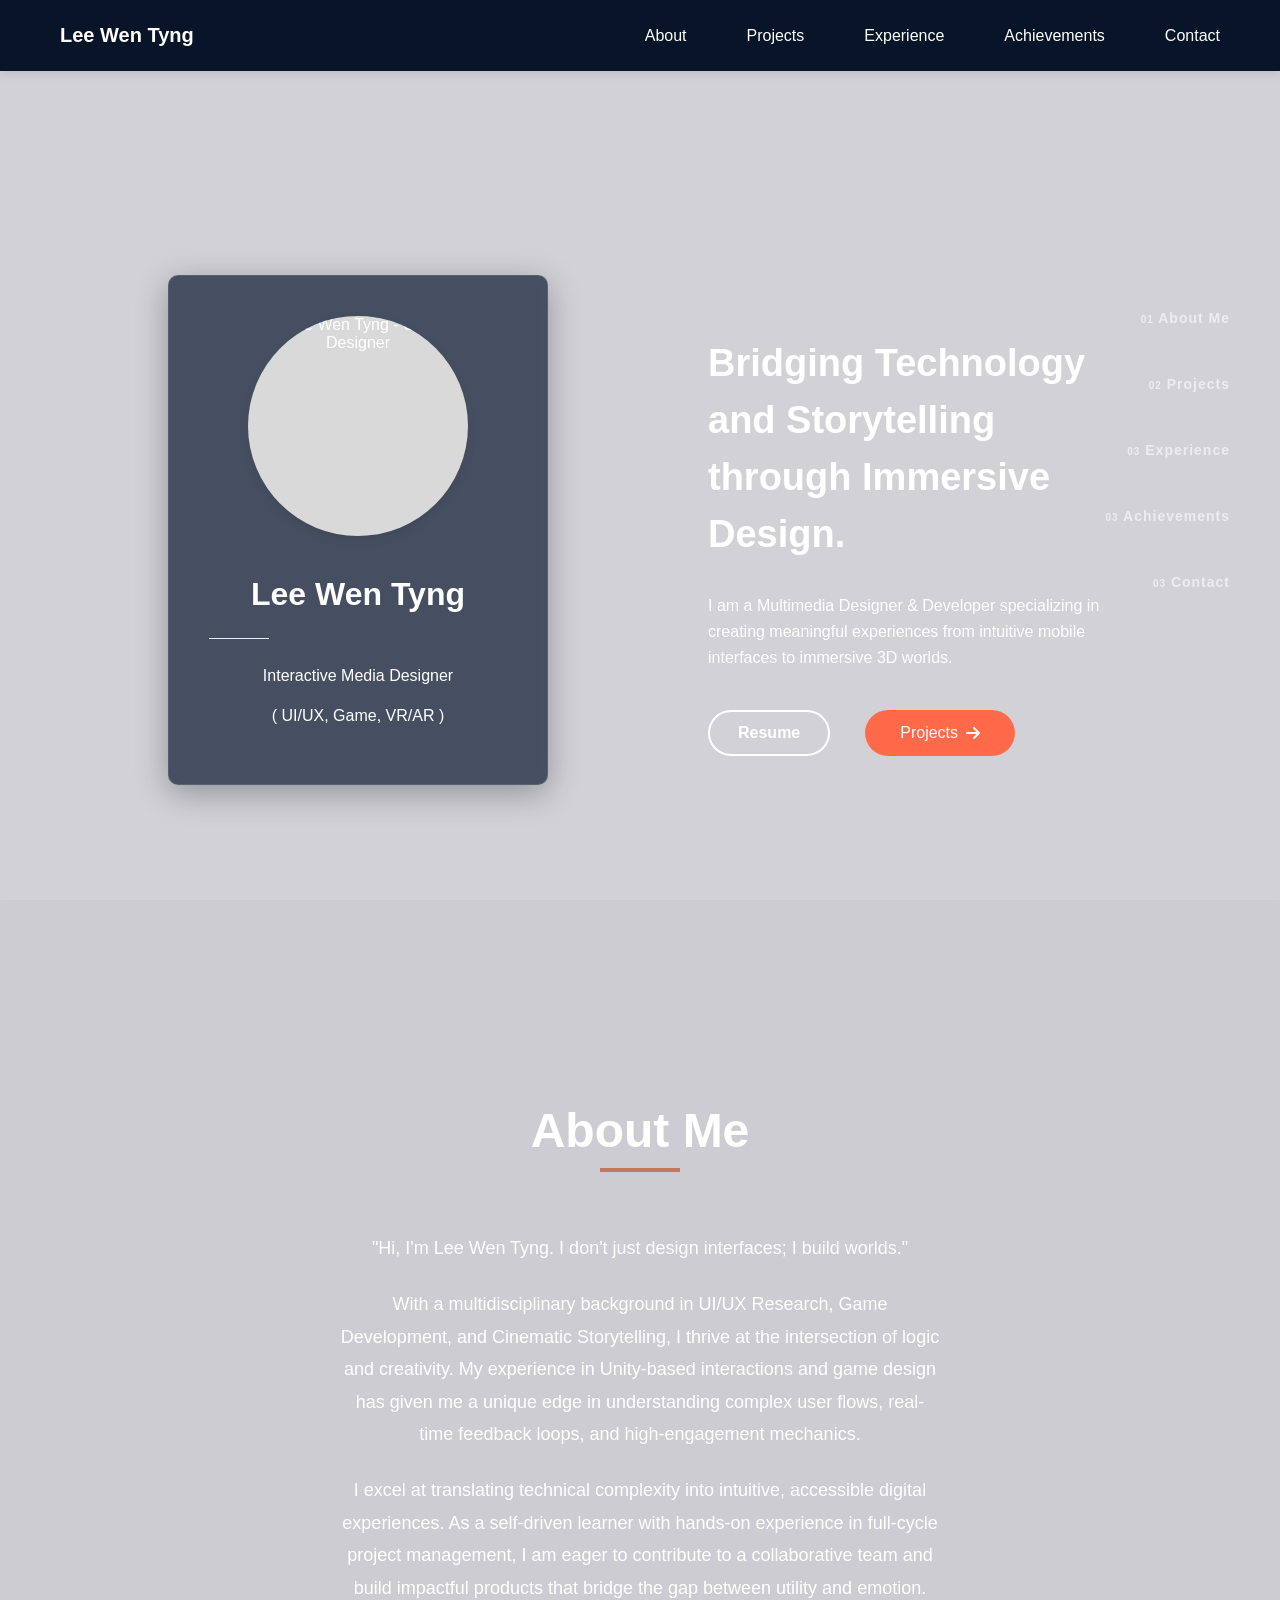
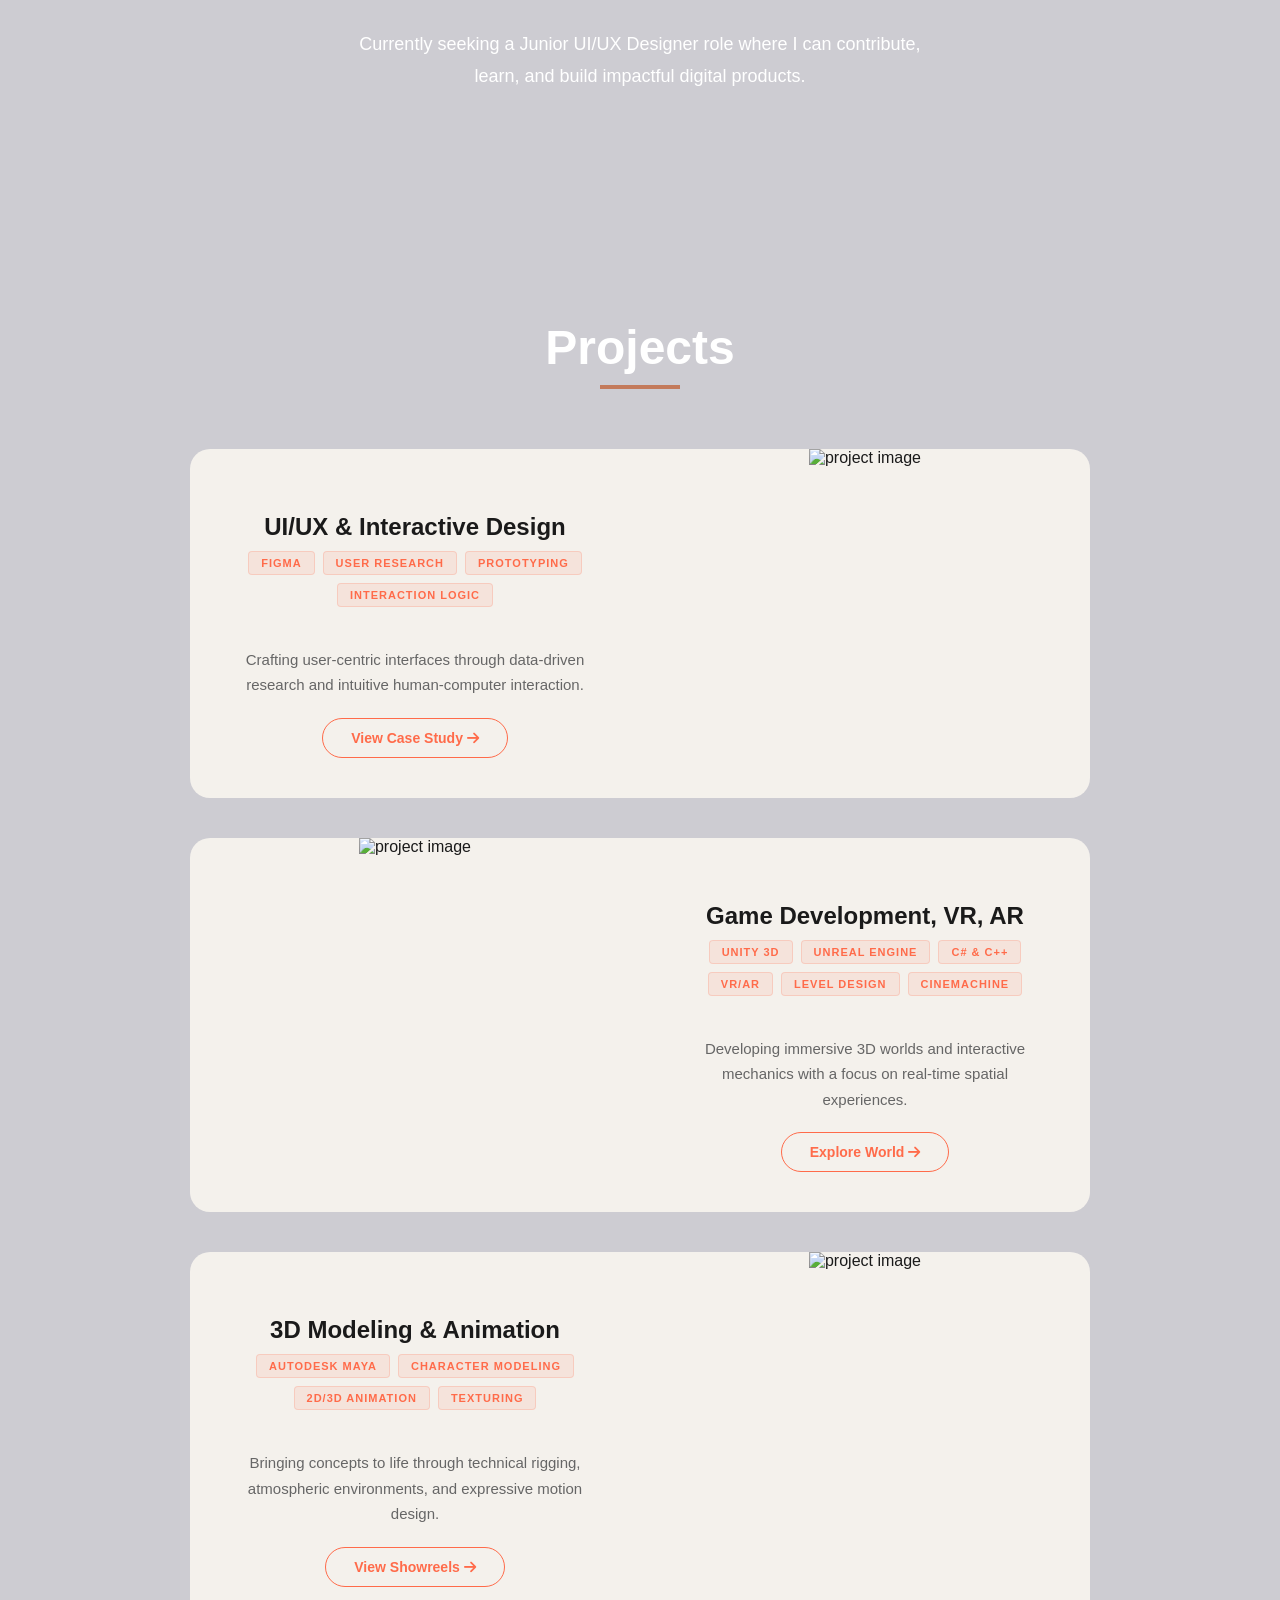
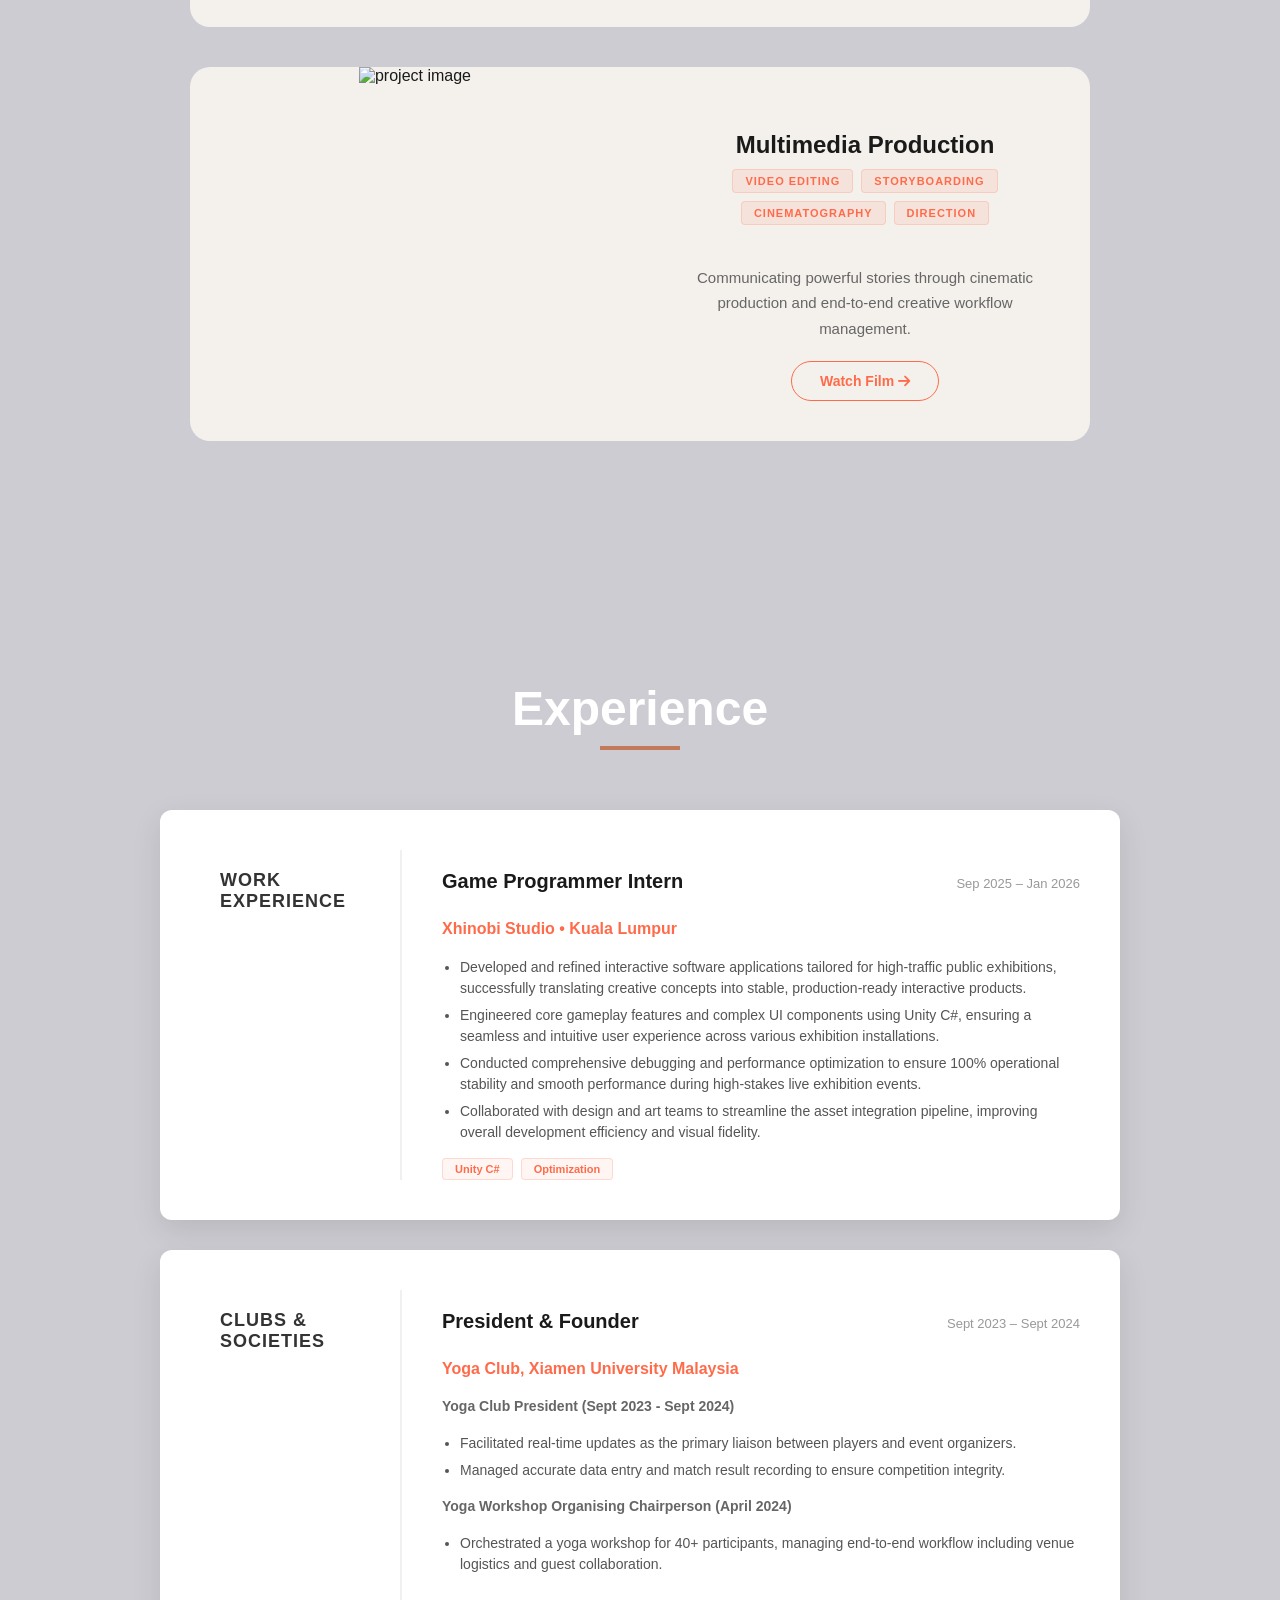
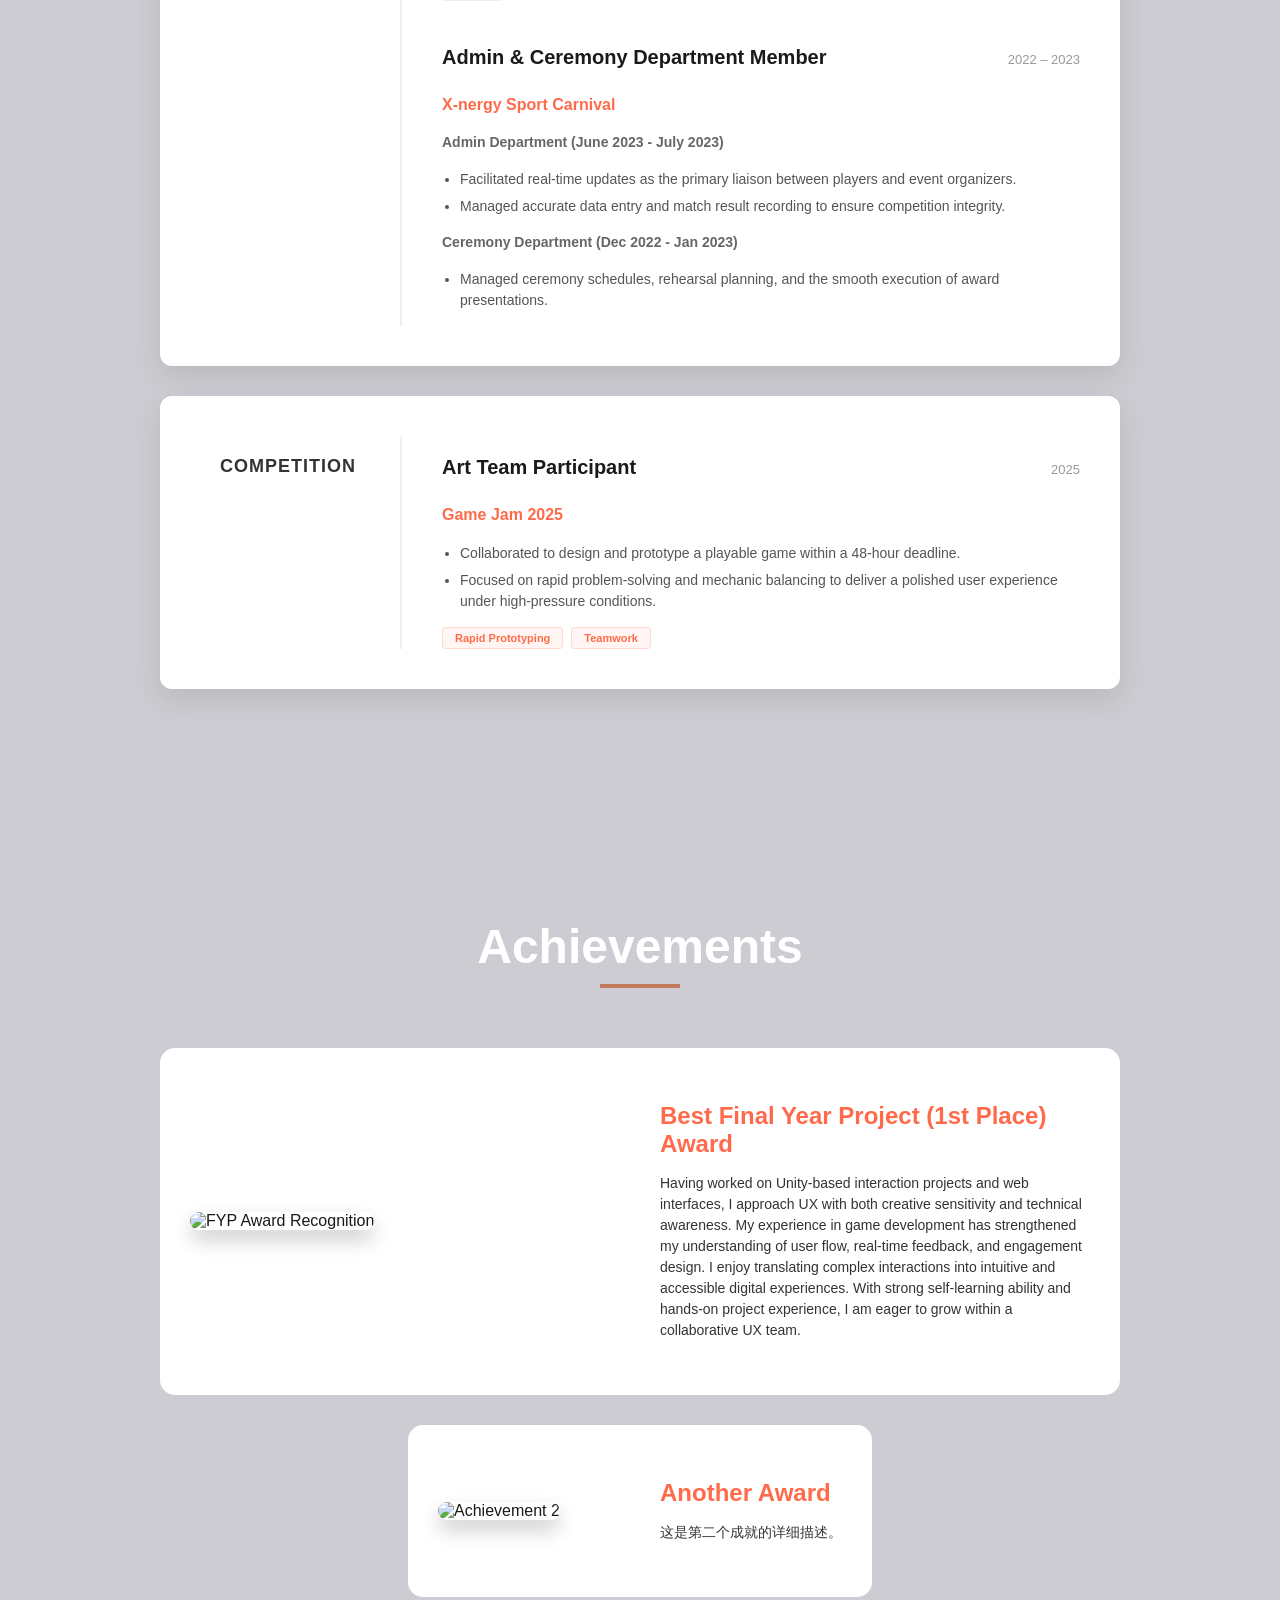
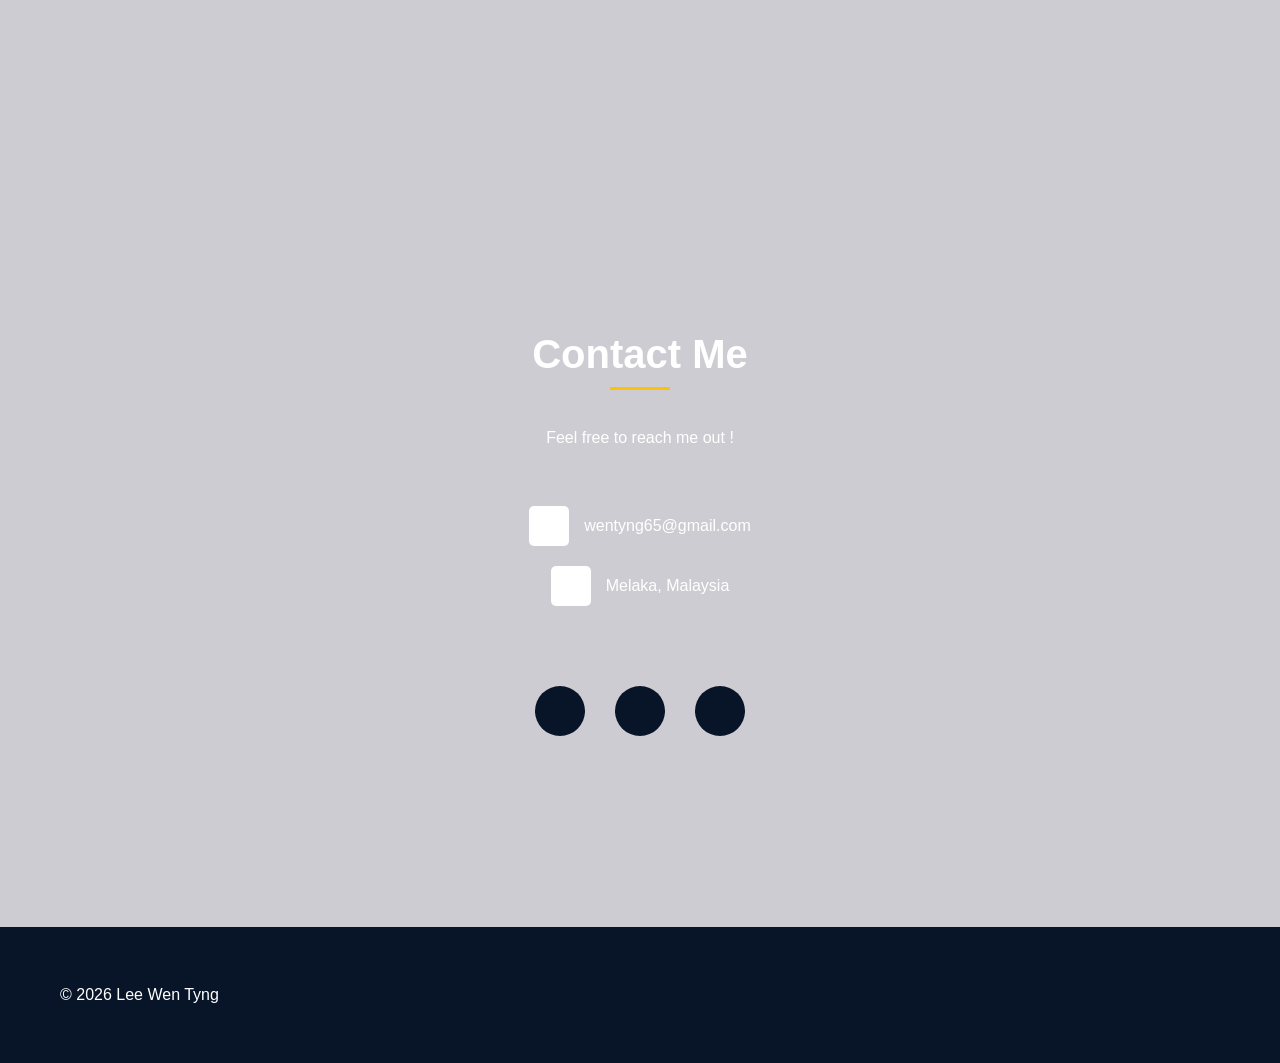
==== commit 1d92666f: "f" ====
--- a/index.html
+++ b/index.html
@@ -19,7 +19,7 @@
           <ul class="dropdown-menu">
             <li><a href="uiux.html">UI/UX & Interactive Design</a></li>
             <li><a href="gamedev.html">Game/VR/AR</a></li>
-            <li><a href="uiux.html">3D Modeling & Animation</a></li>
+            <li><a href="vrar.html">3D Modeling & Animation</a></li>
             <li><a href="env-design.html">Multimedia Production</a></li>
           </ul>
         </li>
--- a/style.css
+++ b/style.css
@@ -14,7 +14,7 @@
 body {
   margin: 0;
   padding-top: 80px;
-  font-family: Tahoma;
+  font-family: 'Inter', sans-serif;
   color: #1A1A1A;
   /* 路径指向你的背景图 */
   background-image: url('assets/images/bg1.jpg');
@@ -28,7 +28,9 @@
   /* 为了保证文字可读性，加一个半透明的遮罩层 */
   background-color: rgba(3, 1, 32, 0.2); /* 如果图片颜色深，把遮罩设为黑色 */
   background-blend-mode: overlay; /* 将背景色和图片混合，让文字更清晰 */
-}
+  
+}
+
 
 
 html {
@@ -662,7 +664,7 @@
   transform: translateY(0);
 }
 
-
+/*html*/
 .project-detail-container {
   max-width: 1096px;
   margin: 120px auto 60px auto; 
@@ -700,10 +702,35 @@
   font-size: 14px;
 }
 
+.detail-content-card p{
+  color:#fc9078;
+  font-size: 0.95rem;
+  margin-top: 10px;
+
+
+}
+
+.role-text {
+  font-size: 0.95rem;
+  color: #FF6B4A; /* 辅助文字用浅灰色，衬托重点 */
+  margin-top: 10px;
+}
+
+.role-text strong {
+  color: #FF6B4A; /* 这里使用你之前提到的青蓝色 */
+  font-weight: 600;
+  text-transform: uppercase; /* 可选：让 Role 看起来更像标签 */
+  letter-spacing: 0.5px;
+}
+
 .upper-content {
   display: grid;
   grid-template-columns: 1fr 1fr;
    gap: 60px;
+}
+
+.upper-content p {
+  color:#333
 }
 
 .detail-visual img {
@@ -1045,3 +1072,25 @@
     transform: scale(1.02);
 }
 
+
+/*vrar*/
+.page-title { font-size: 3rem; text-align: center; margin-bottom: 10px; }
+.page-subtitle { text-align: center; color: #00f2ff; margin-bottom: 80px; }
+/* 项目板块布局 */
+.project-section { margin-bottom: 150px; }
+.project-grid { display: grid; grid-template-columns: 1.2fr 1fr; gap: 50px; align-items: center; }
+.project-section.reverse .project-grid { grid-template-columns: 1fr 1.2fr; }
+
+.video-container iframe {
+  width: 100%; height: 350px; border-radius: 12px;
+  box-shadow: 0 20px 50px rgba(0,0,0,0.5);
+}
+
+.project-name { font-size: 2.2rem; color: #fff; margin-bottom: 10px; }
+.tagline { color: #00f2ff; font-weight: bold; margin-bottom: 20px; }
+.description li { margin-bottom: 10px; color: #bbb; }
+
+@media (max-width: 900px) {
+  .project-grid { grid-template-columns: 1fr !important; }
+  .side-nav { display: none; }
+}
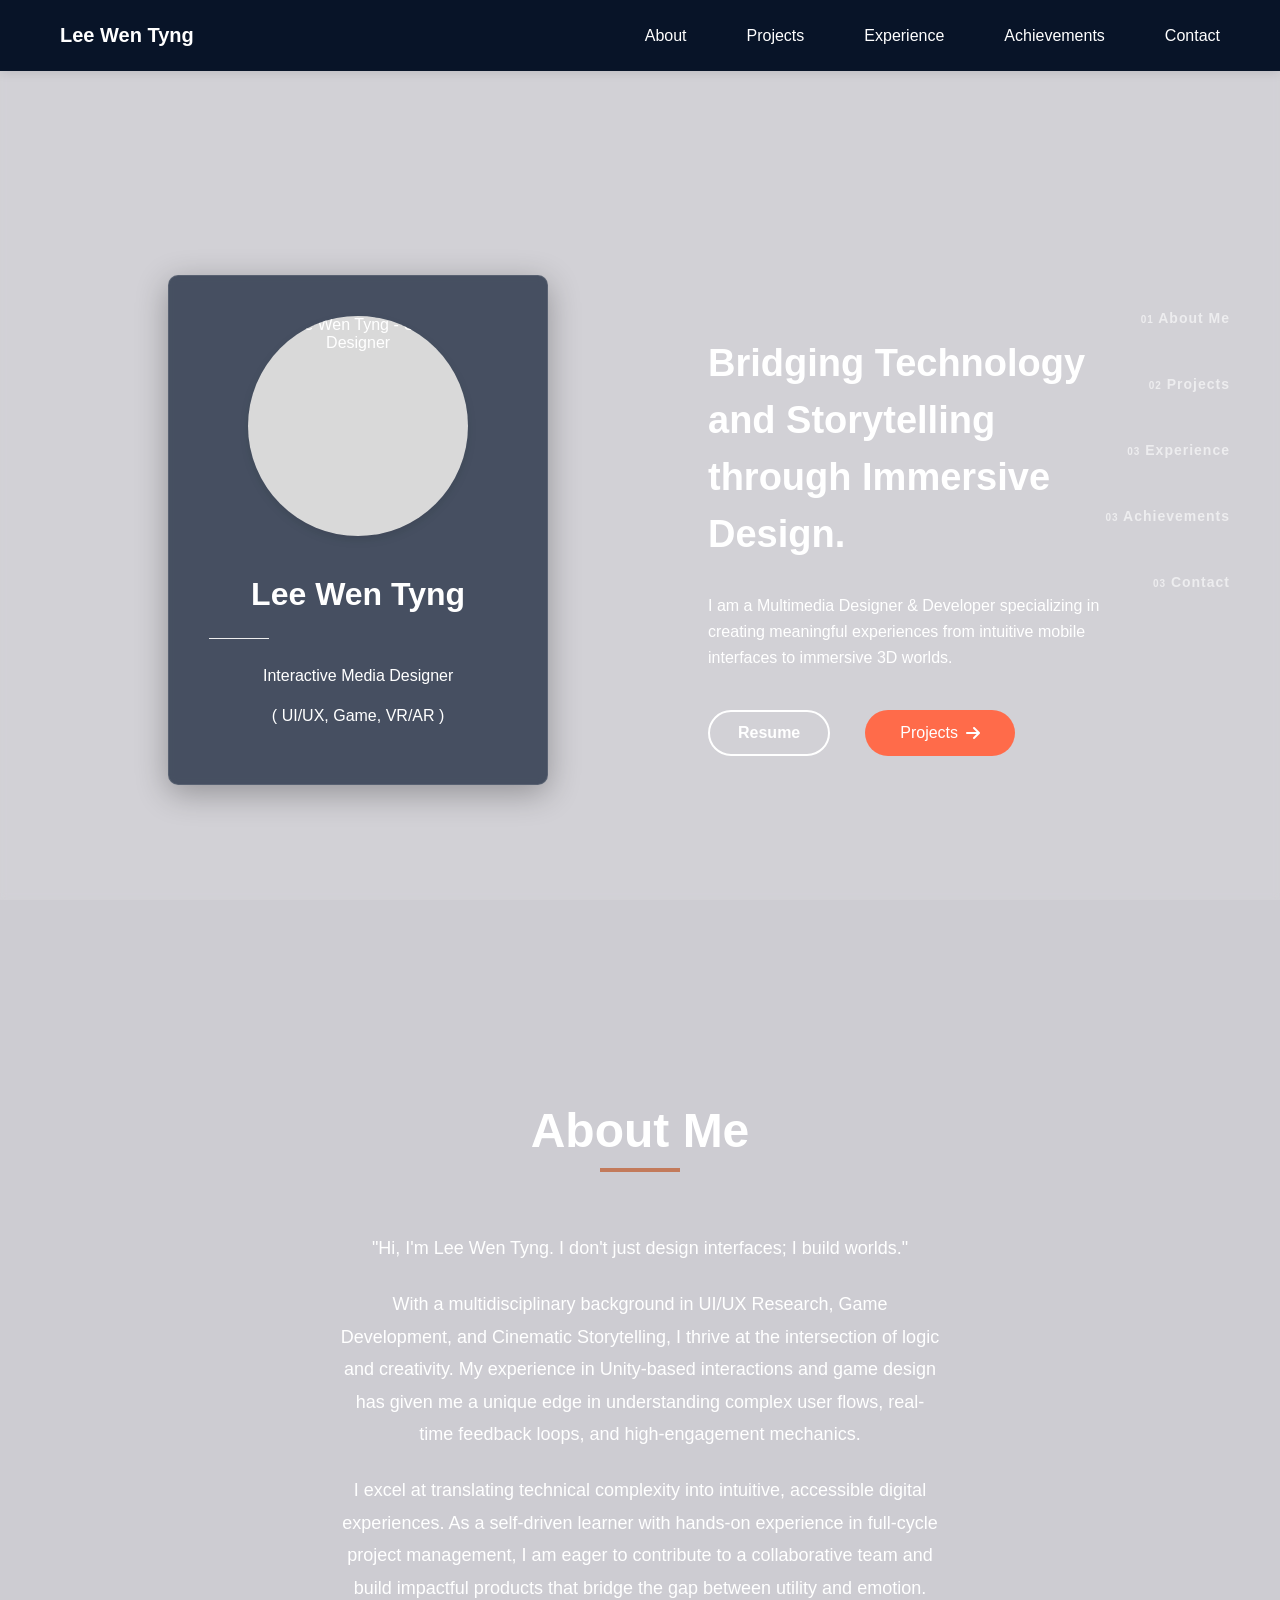
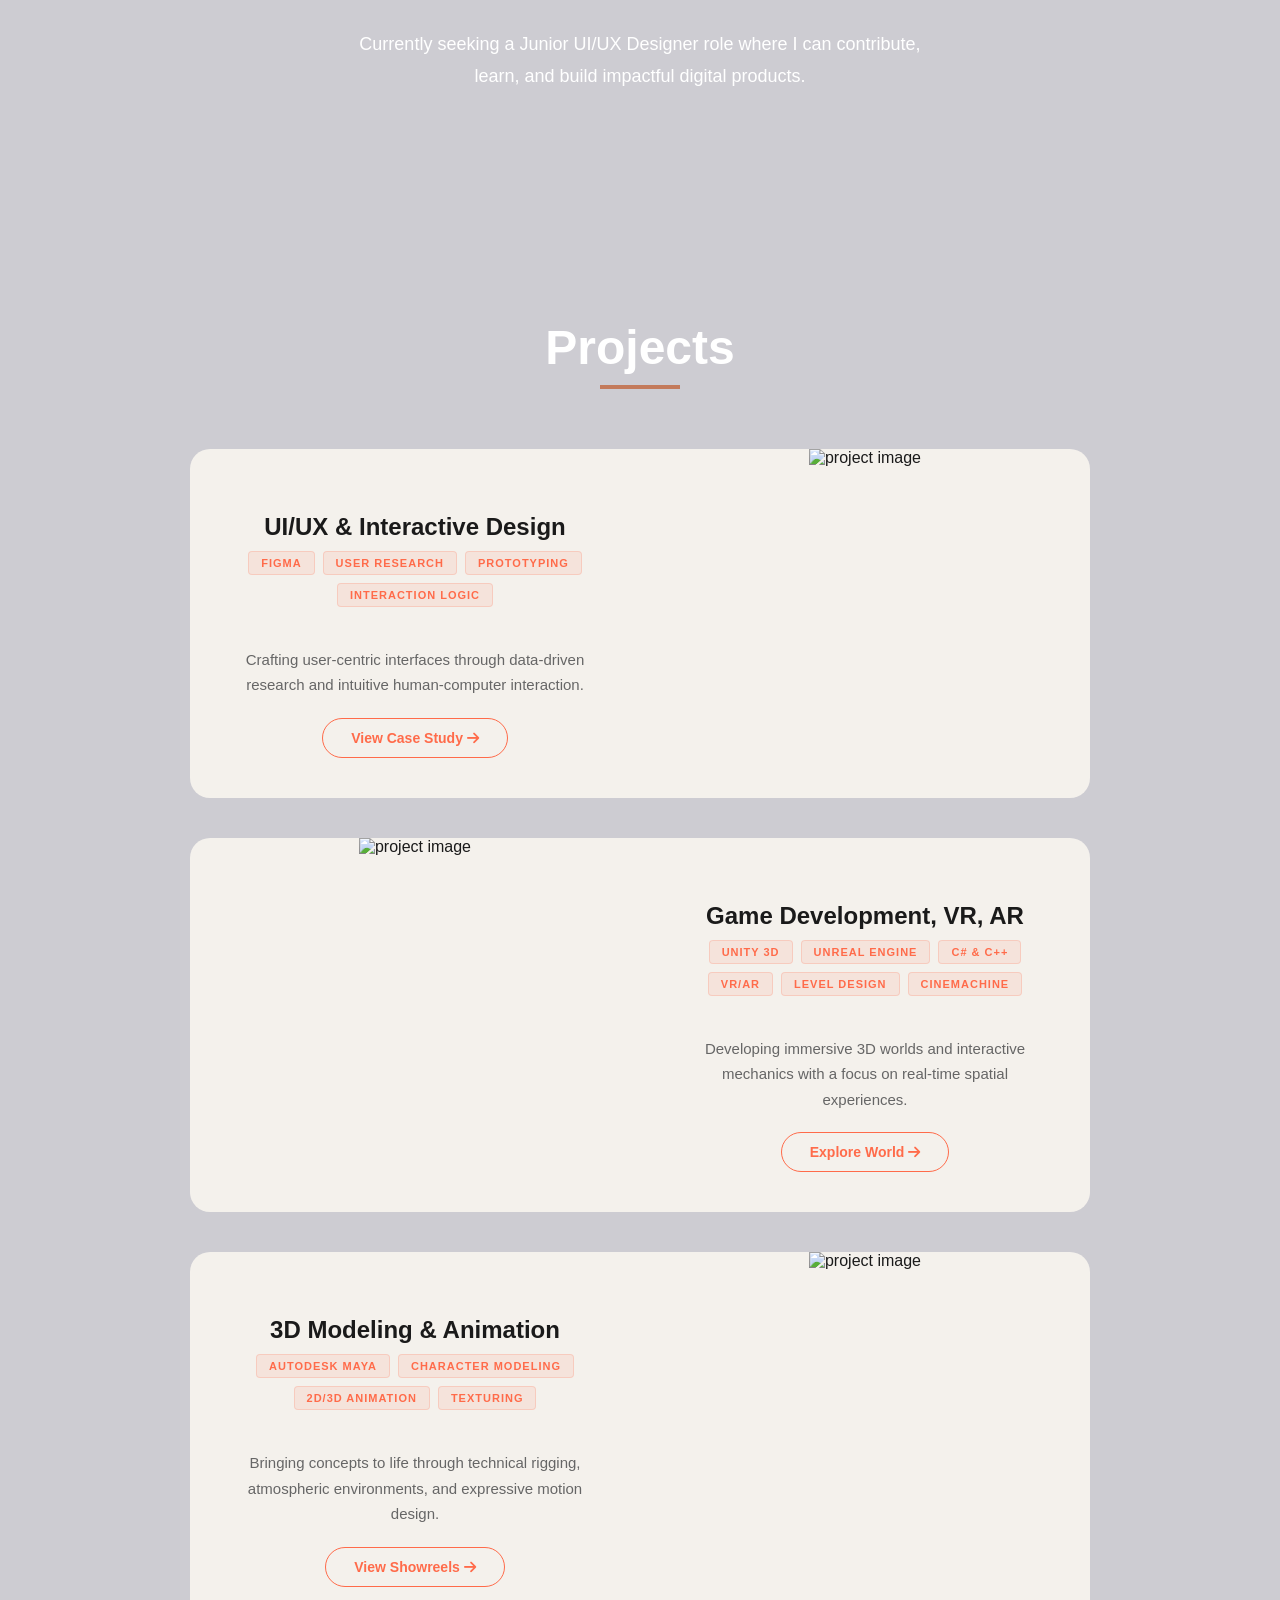
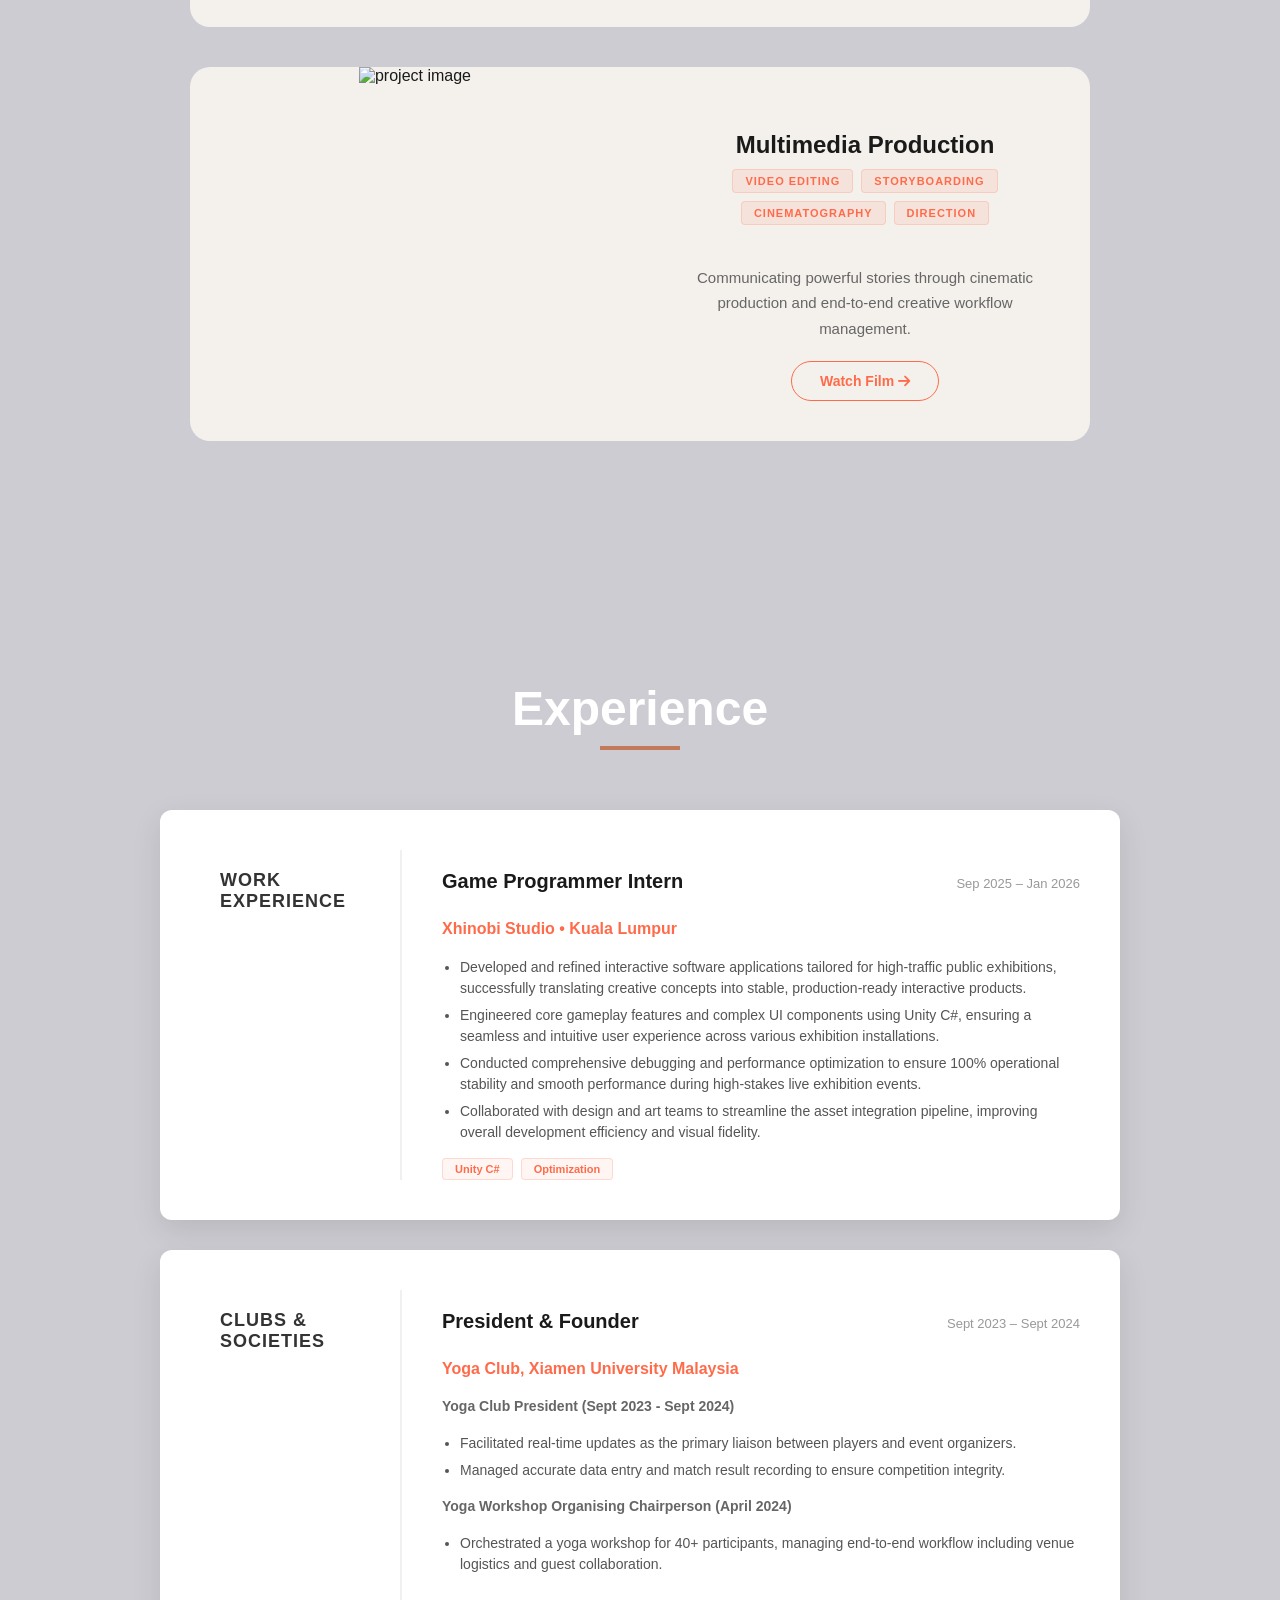
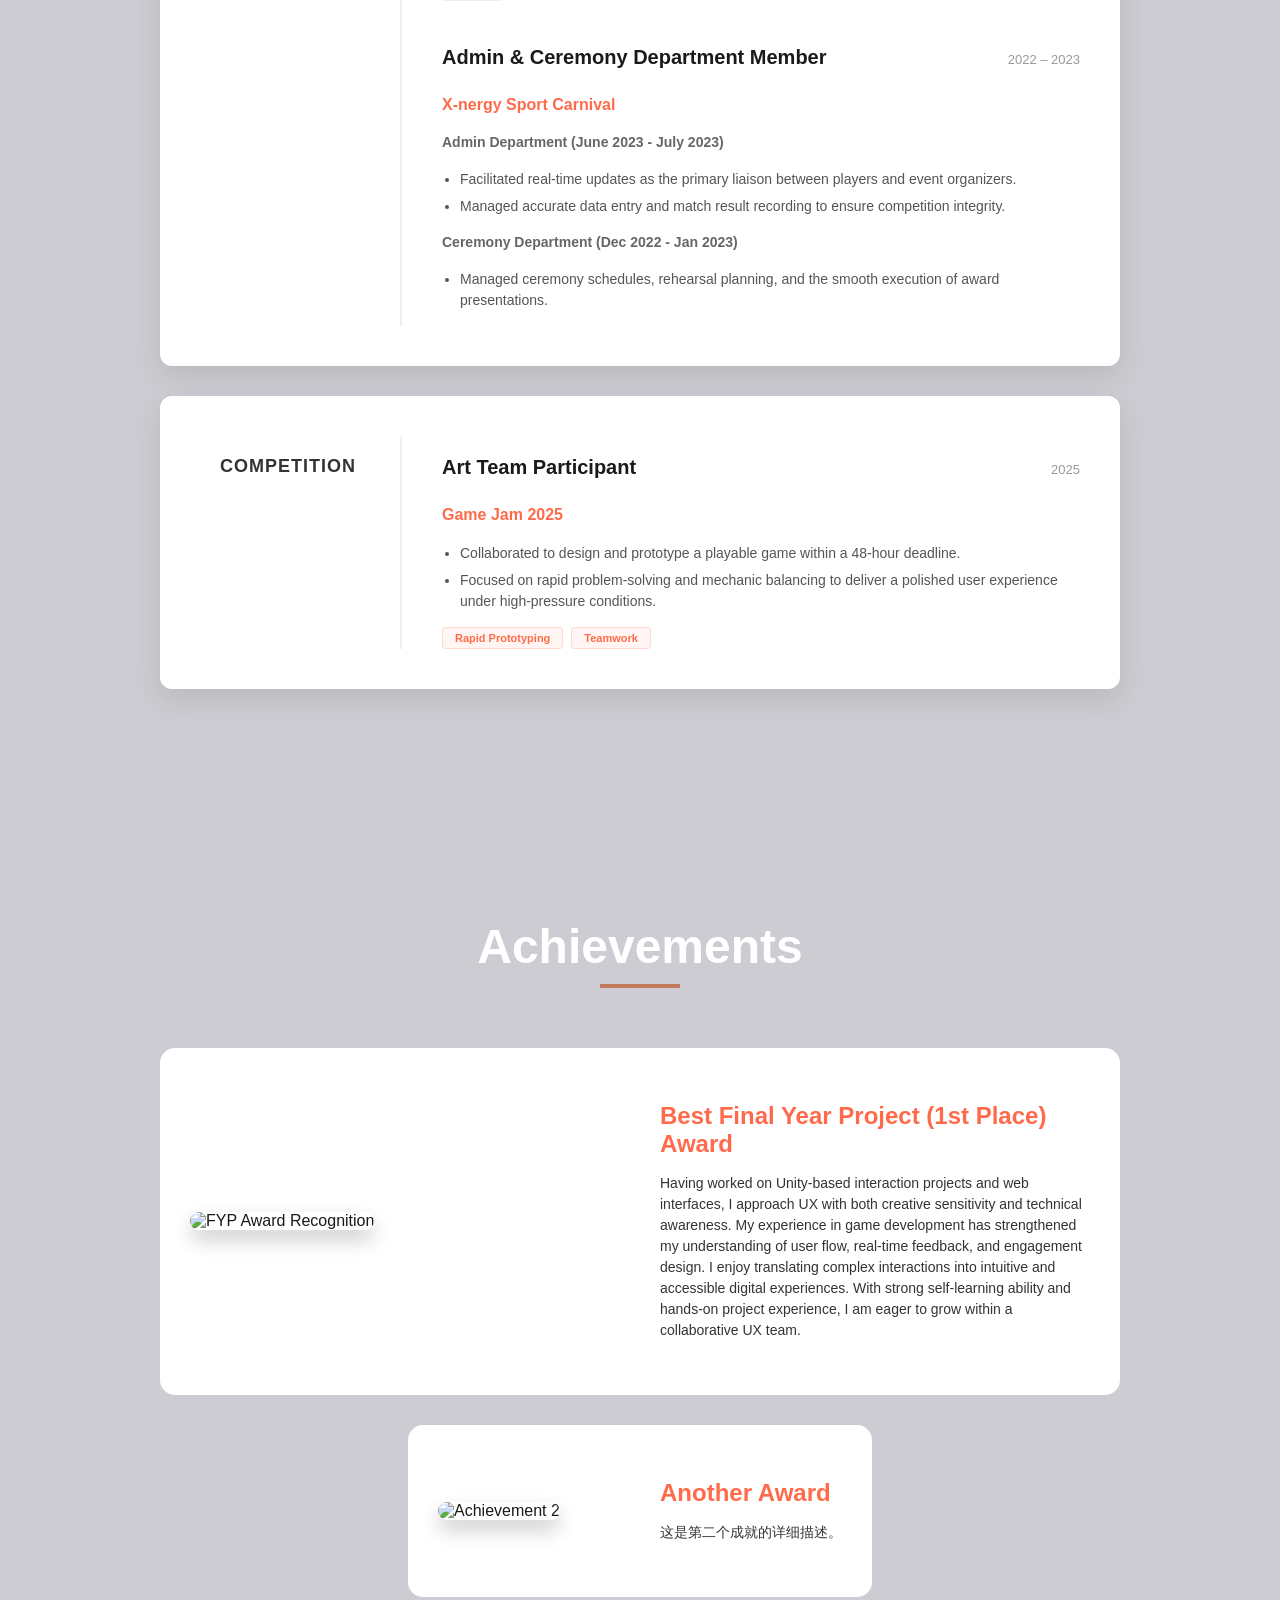
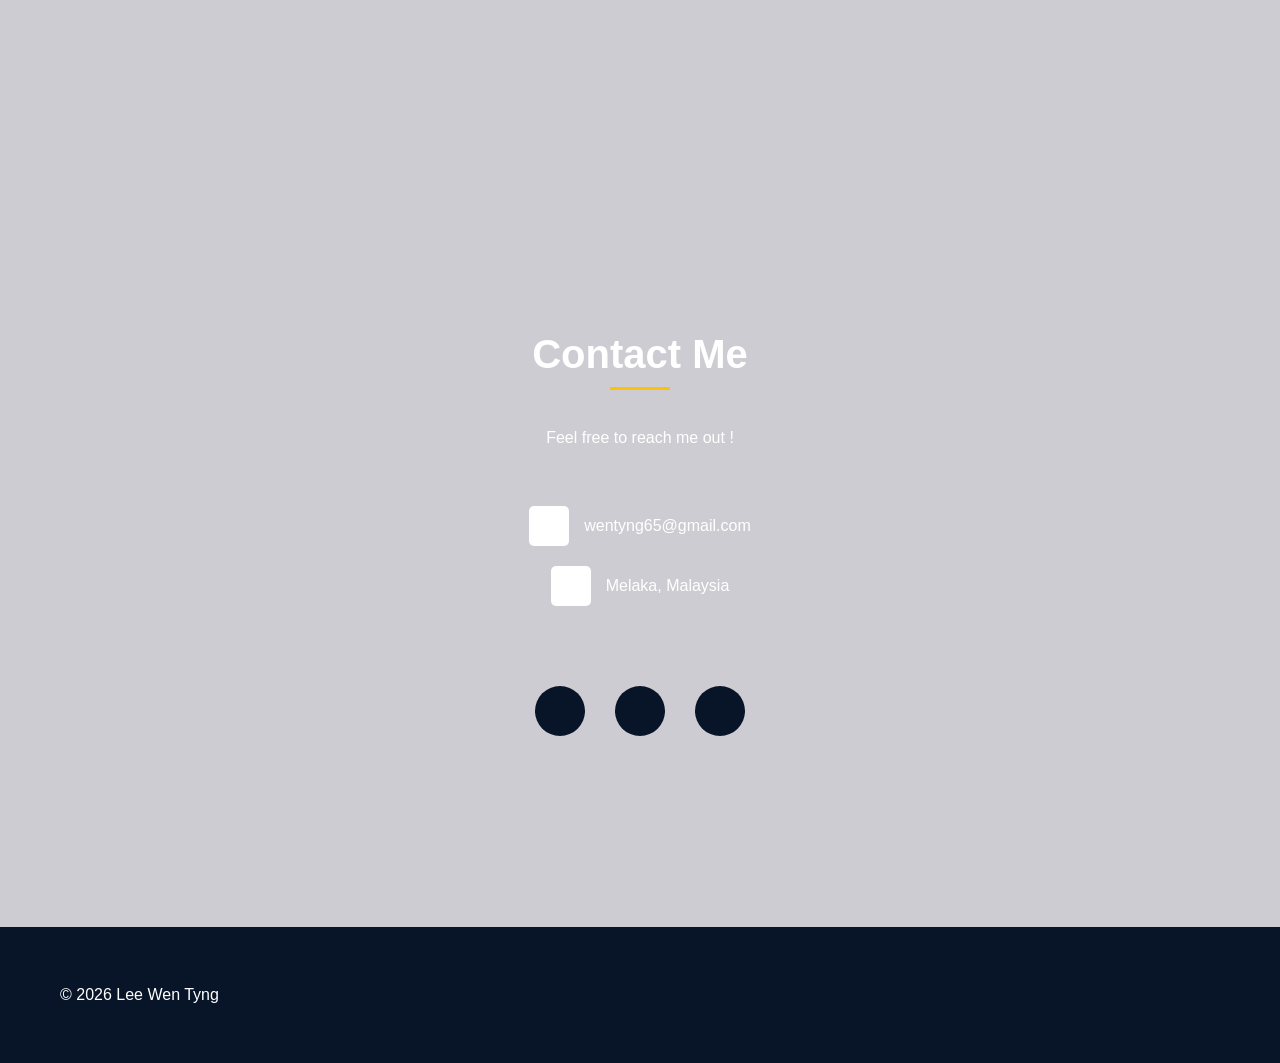
==== commit 505e730a: "d" ====
--- a/index.html
+++ b/index.html
@@ -18,8 +18,9 @@
           <a href="index.html#projects">Projects</a>
           <ul class="dropdown-menu">
             <li><a href="uiux.html">UI/UX & Interactive Design</a></li>
-            <li><a href="gamedev.html">Game/VR/AR</a></li>
-            <li><a href="vrar.html">3D Modeling & Animation</a></li>
+            <li><a href="gamedev.html">Game Development</a></li>
+            <li><a href="vrar.html">VR/AR</a></li>
+            <li><a href="anim.html">3D Modeling & Animation</a></li>
             <li><a href="env-design.html">Multimedia Production</a></li>
           </ul>
         </li>
--- a/style.css
+++ b/style.css
@@ -693,7 +693,7 @@
 
 
 .detail-content-card {
-  width: 1096;
+  width: 1096px;
   background: white;
   padding: 80px;
   border-radius: 20px;
@@ -727,6 +727,7 @@
   display: grid;
   grid-template-columns: 1fr 1fr;
    gap: 60px;
+  margin-bottom: 60px;
 }
 
 .upper-content p {
@@ -780,8 +781,8 @@
 }
 
 .center-align.card {
-   width: 960px; /* 已补全单位 */
-  max-width: 90%; /* 建议加个 max-width，防止在手机上溢出 */
+   width: 1096px; /* 已补全单位 */
+  max-width: 100%; /* 建议加个 max-width，防止在手机上溢出 */
   margin: 40px auto; /* 自动居中 */
   background: white;
   padding: 80px;
@@ -984,8 +985,10 @@
   color: #1a1a1a;
 }
 
-.content-block h3 {
-  margin-top: 30px;
+.video-wrapper {
+  max-width: 900px; /* 限制视频不要太大，更有高级感 */
+  margin: 30px auto;
+  width: 100%;
 }
 
 /* 确保视频在手机和电脑上都能完美适配比例 */
@@ -996,6 +999,7 @@
     overflow: hidden;
     max-width: 100%;
     background: #000;
+    margin-bottom:10px;
     border-radius: 8px; /* 配合你简历的圆角风格 */
 }
 
@@ -1005,6 +1009,14 @@
     left: 0;
     width: 100%;
     height: 100%;
+}
+
+.video-caption {
+  text-align: center;
+  font-size: 0.85rem;
+  color: #888;
+  margin-top: 15px;
+  font-style: italic;
 }
 
 /* 数据仪表盘样式 */
@@ -1093,4 +1105,8 @@
 @media (max-width: 900px) {
   .project-grid { grid-template-columns: 1fr !important; }
   .side-nav { display: none; }
+}
+
+.gamedev-page {
+  background-color: rgb(85, 85, 85); 
 }
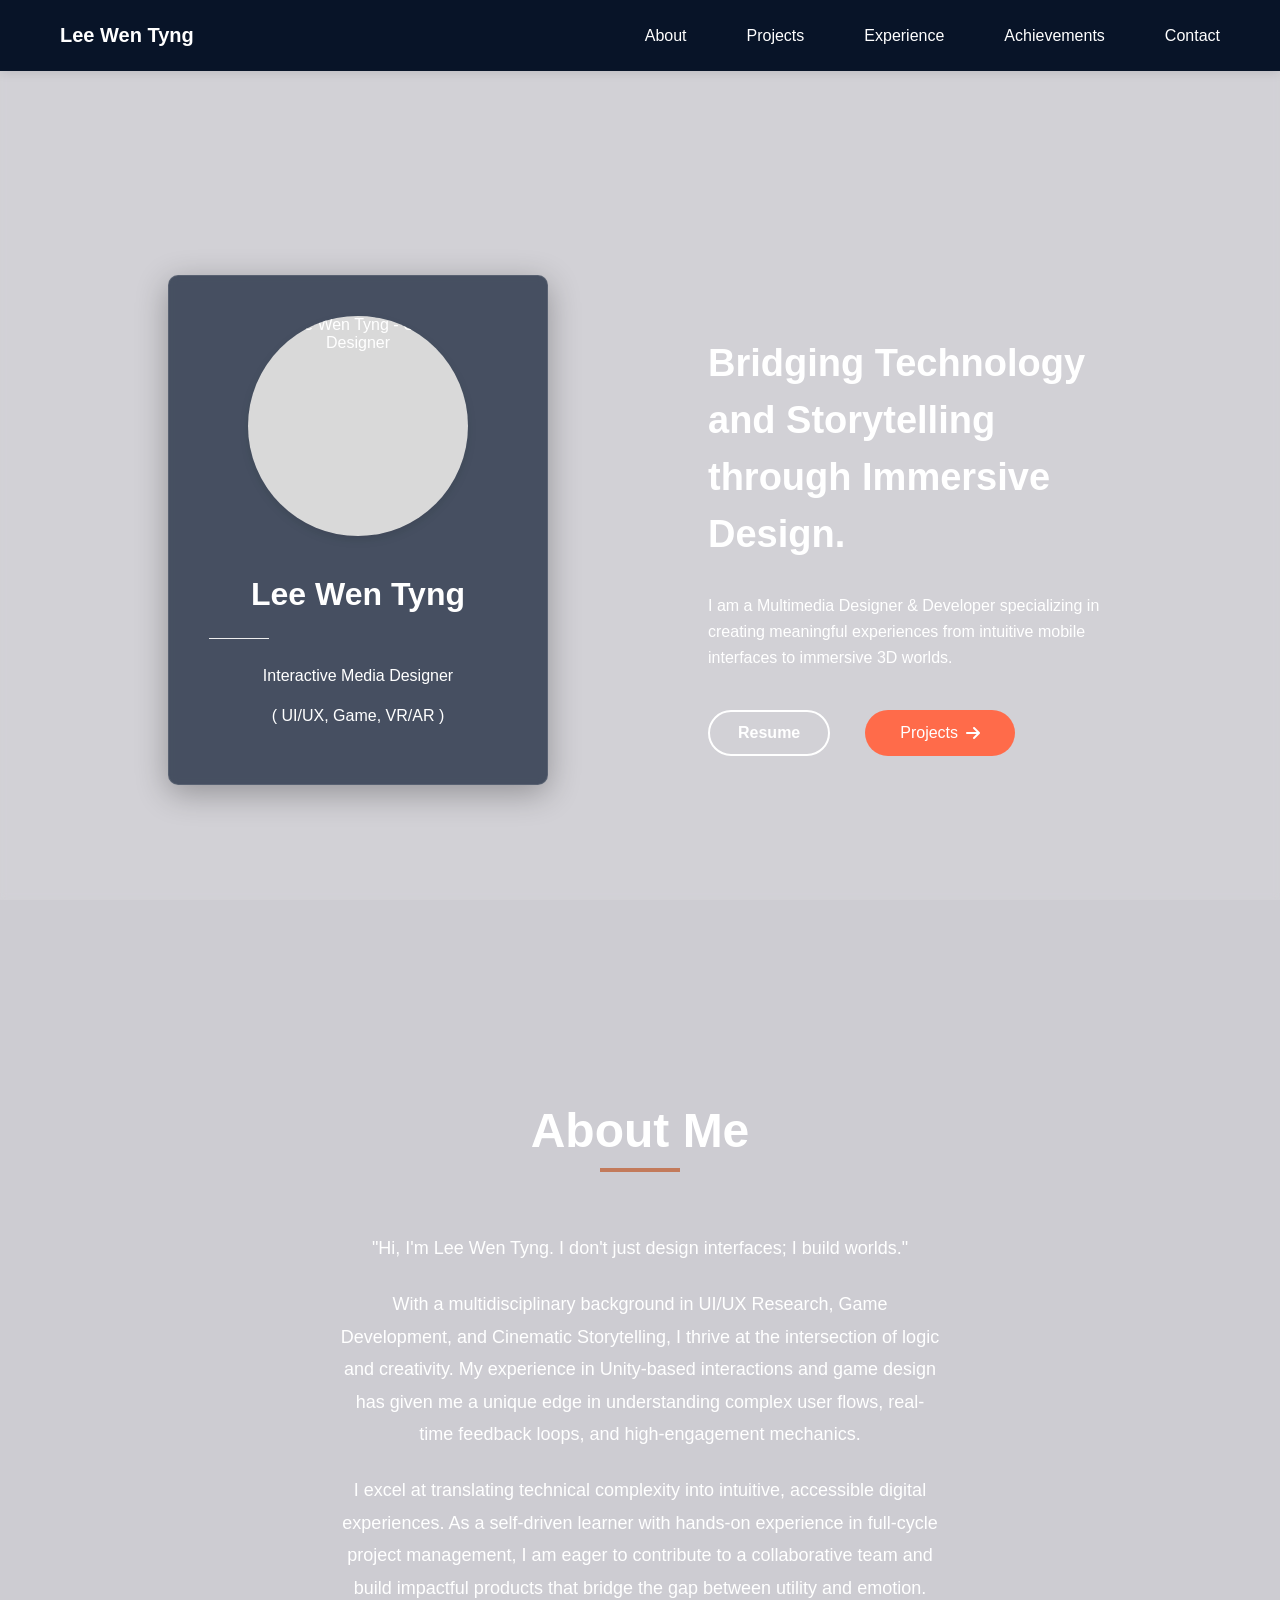
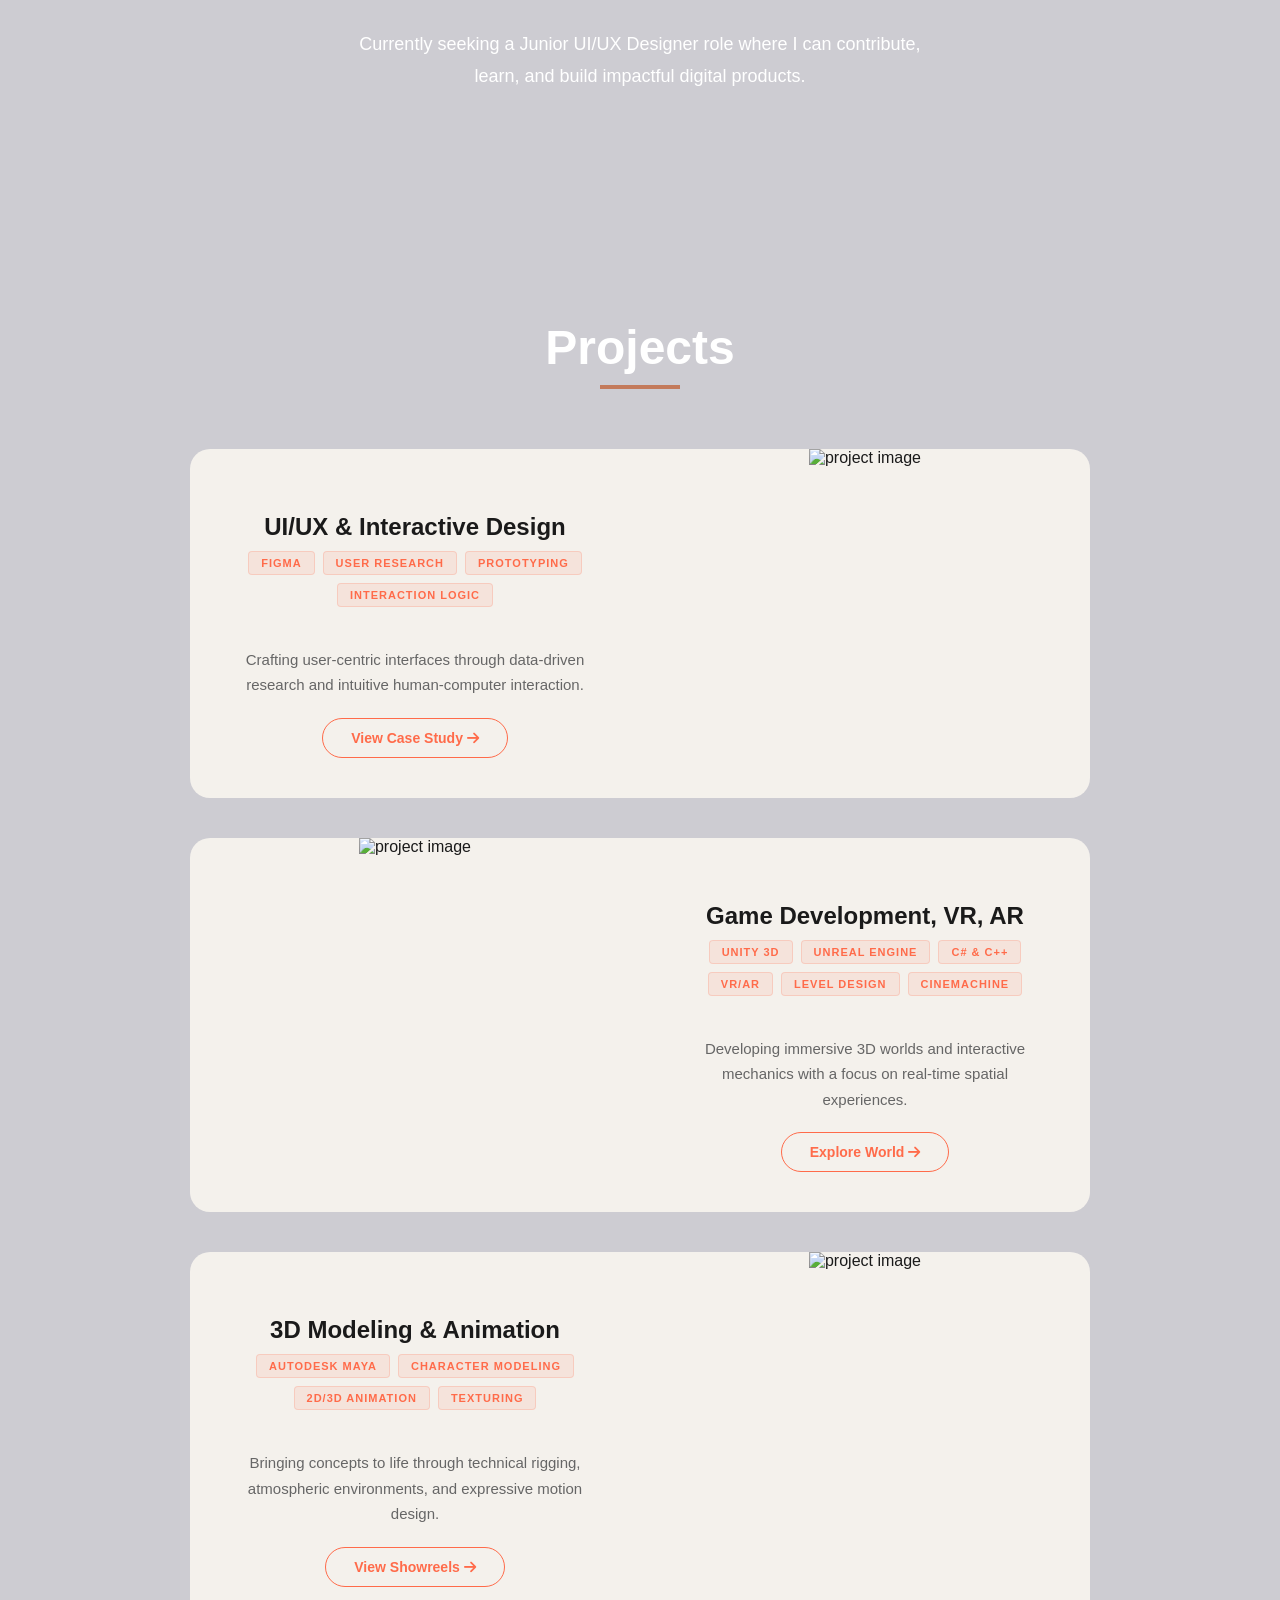
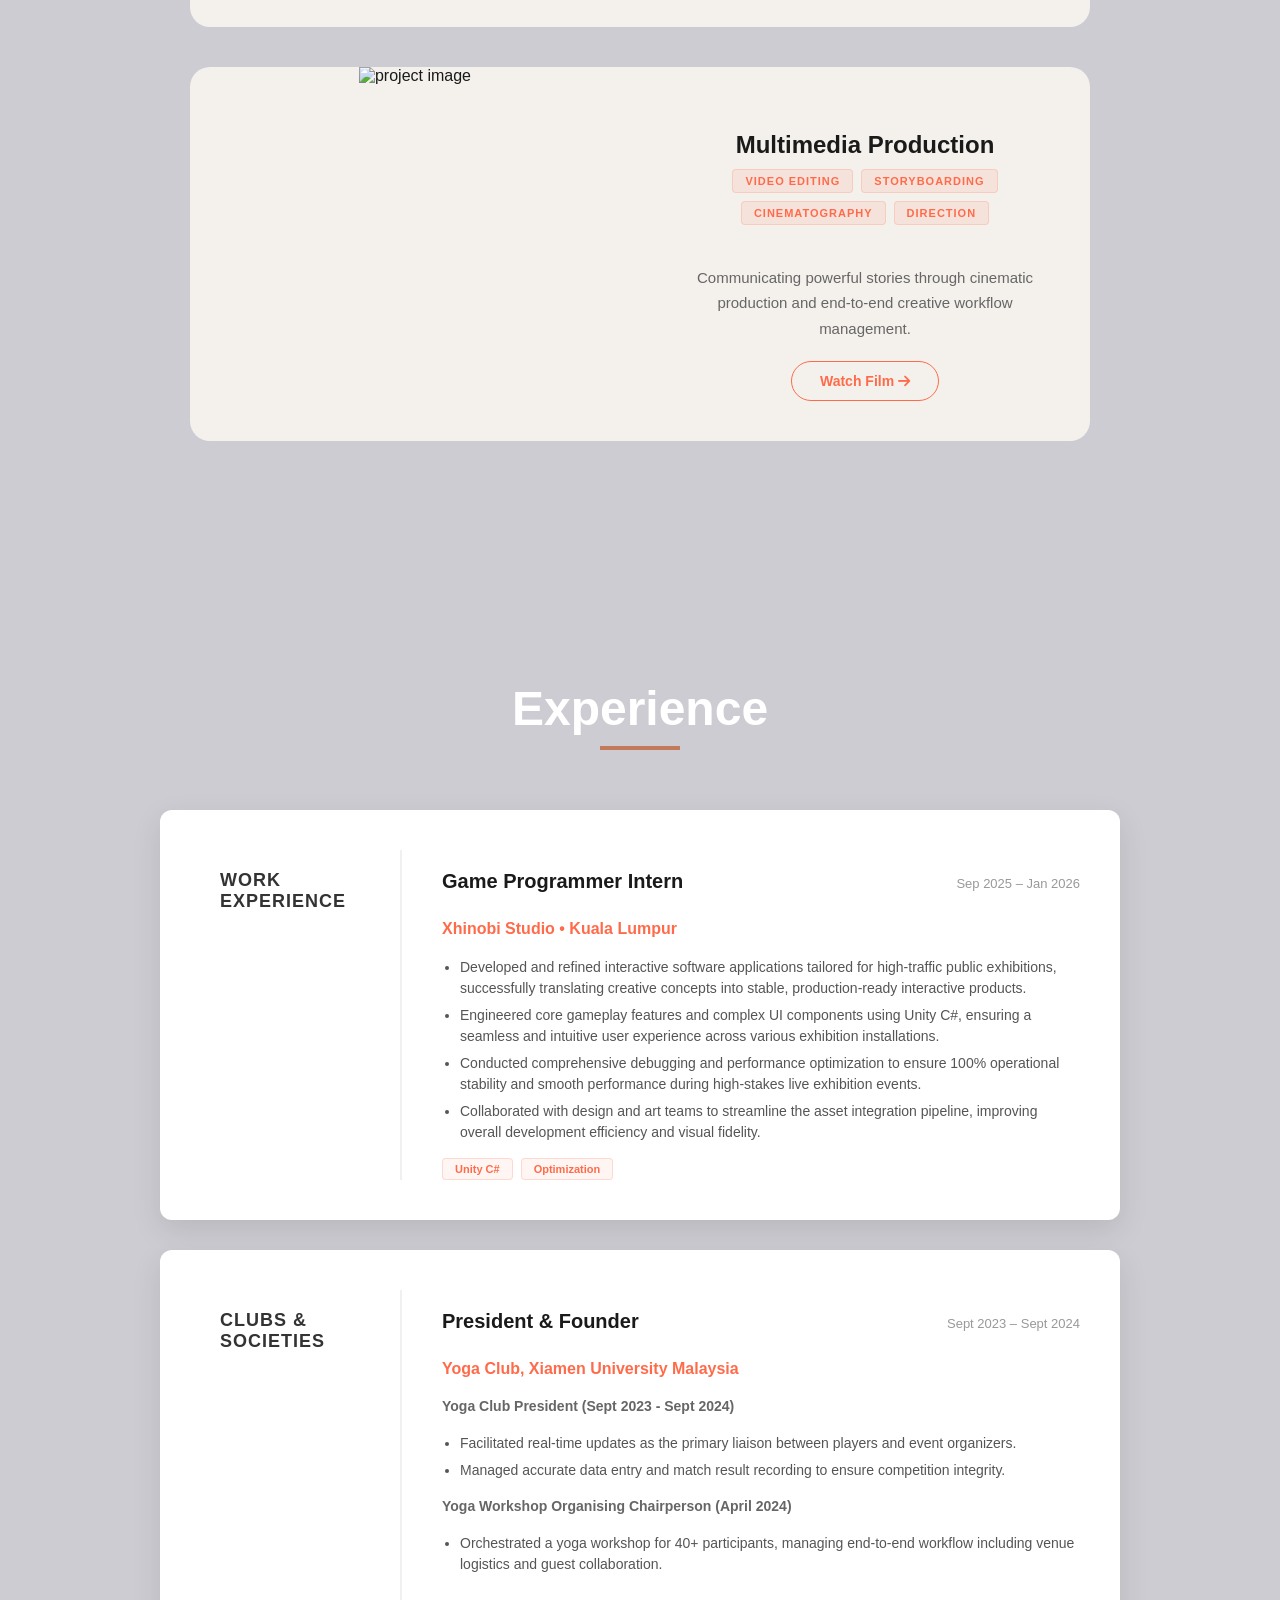
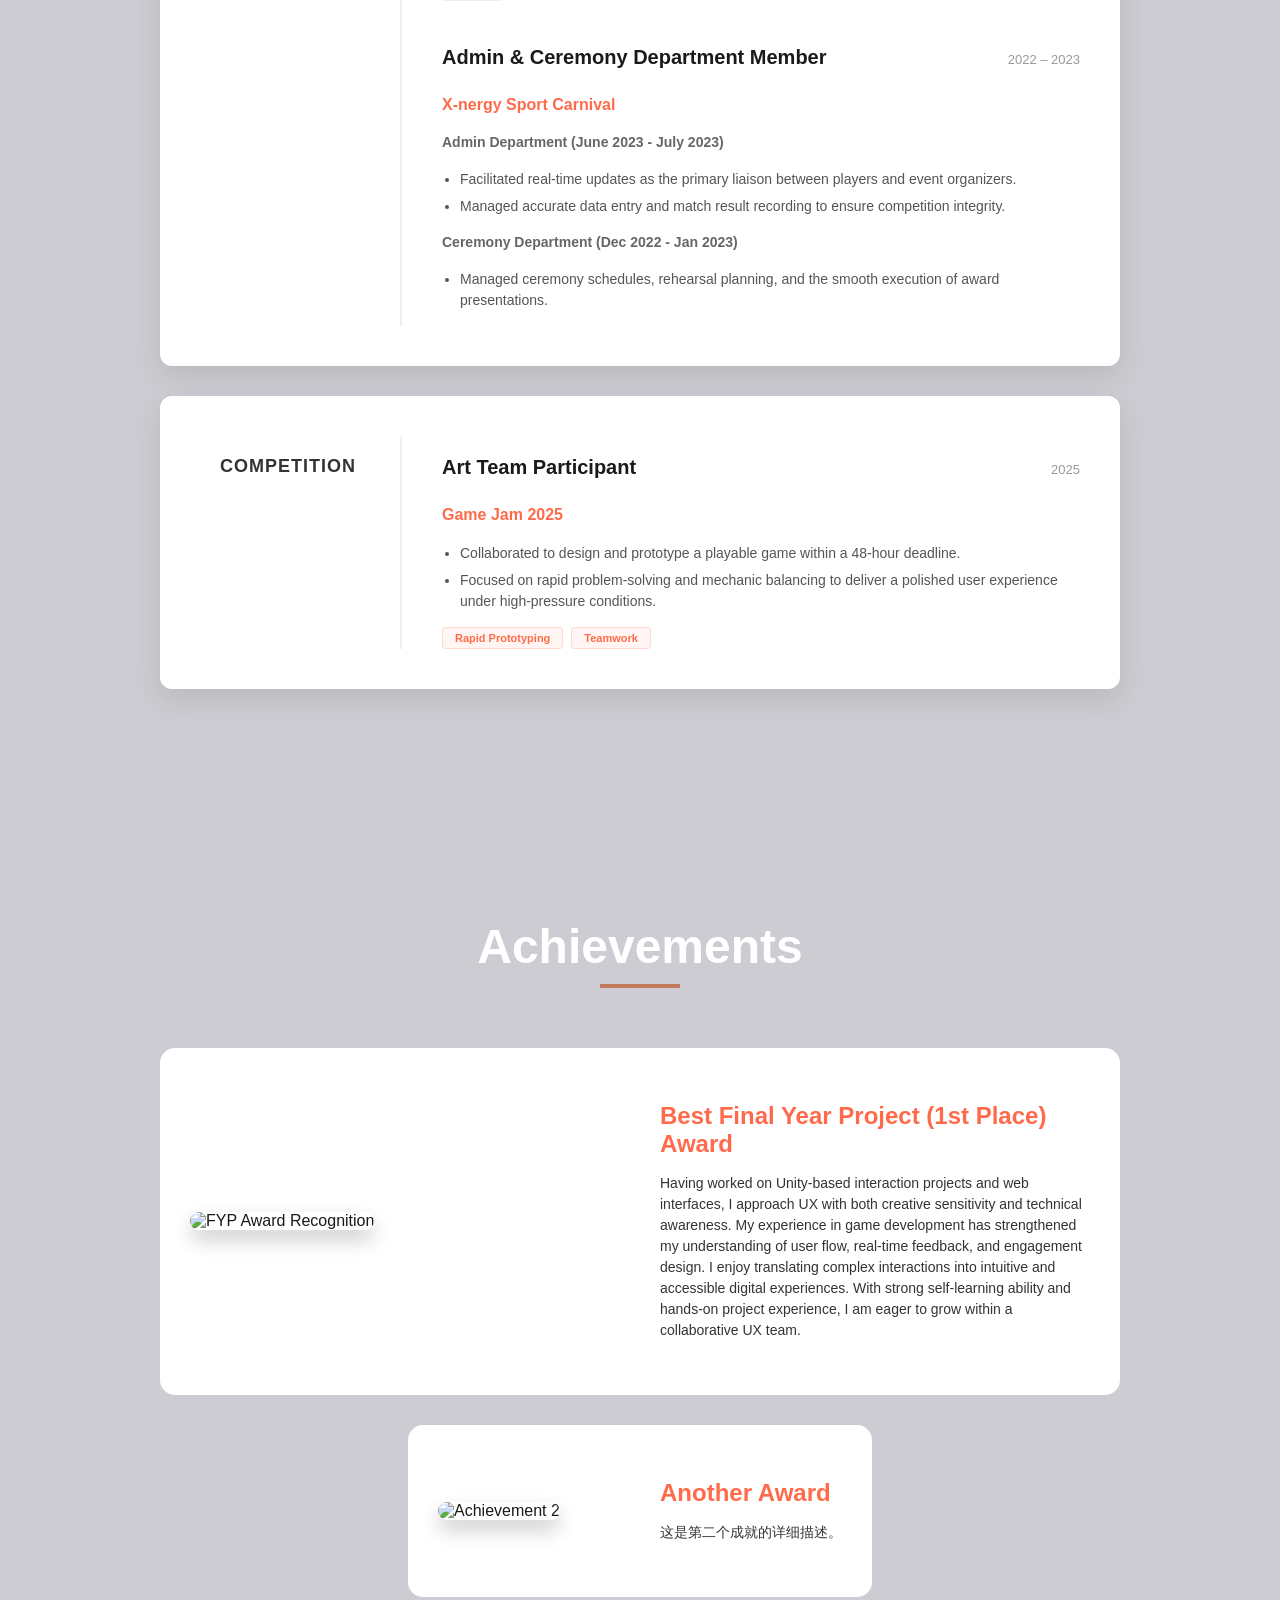
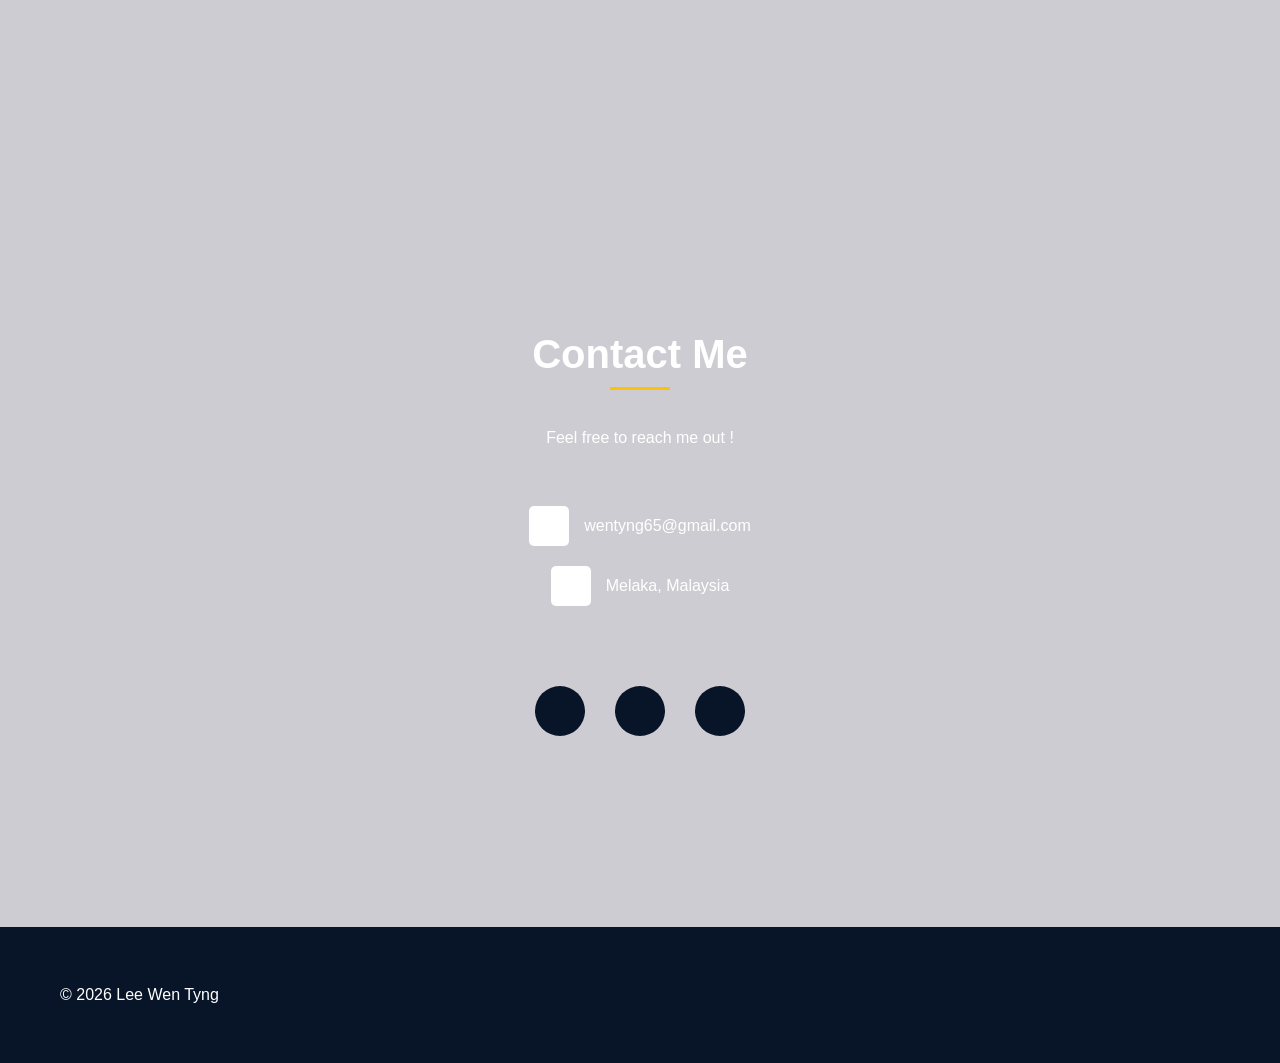
==== commit 7e90ea18: "f" ====
--- a/index.html
+++ b/index.html
@@ -20,7 +20,7 @@
             <li><a href="uiux.html">UI/UX & Interactive Design</a></li>
             <li><a href="gamedev.html">Game Development</a></li>
             <li><a href="vrar.html">VR/AR</a></li>
-            <li><a href="anim.html">3D Modeling & Animation</a></li>
+            <li><a href="anim.html">2D & 3D Animation</a></li>
             <li><a href="env-design.html">Multimedia Production</a></li>
           </ul>
         </li>
@@ -28,26 +28,6 @@
         <li><a href="#achievements">Achievements</a></li>
         <li><a href="#contact">Contact</a></li>
       </ul>
-    </nav>
-
-    <nav class="side-nav">
-      <ul class="nav-list">
-        <li class="nav-item active">
-          <a href="#about"><span>01</span> About Me</a>
-          <div class="line"></div> </li>
-        <li class="nav-item">
-          <a href="#projects"><span>02</span> Projects</a>
-        </li>
-        <li class="nav-item">
-          <a href="#experience"><span>03</span> Experience</a>
-        </li>
-        <li class="nav-item">
-          <a href="#achievements"><span>03</span> Achievements</a>
-        </li>
-        <li class="nav-item">
-          <a href="#contact"><span>03</span> Contact</a>
-        </li>
-        </ul>
     </nav>
 
   </header>
--- a/style.css
+++ b/style.css
@@ -858,7 +858,7 @@
   top: 50%;
   transform: translateY(-50%); /* 垂直居中 */
   z-index: 1000;
-  font-family: 'Arial', sans-serif; /* 建议换成你的网站字体 */
+  font-family: 'Inter', sans-serif; /* 建议换成你的网站字体 */
 }
 
 .nav-list {
@@ -879,7 +879,7 @@
 .nav-item a {
   text-decoration: none;
   color: rgba(255, 255, 255, 0.6);
-  font-size: 14px; /* 初始大小 */
+  font-size: px; /* 初始大小 */
   font-weight: bold;
   letter-spacing: 1px;
   display: block;
@@ -895,7 +895,7 @@
 
 .nav-item.active a {
   color: #FF6B4A; /* 激活时的青蓝色 */
-  transform: scale(1.3); /* 放大 1.3 倍，你可以根据需要调整 */
+  transform: scale(1.2); /* 放大 1.3 倍，你可以根据需要调整 */
   text-shadow: 0 0 10px #FF6B4A; /* 增加一点发光效果更像游戏 UI */
 }
 
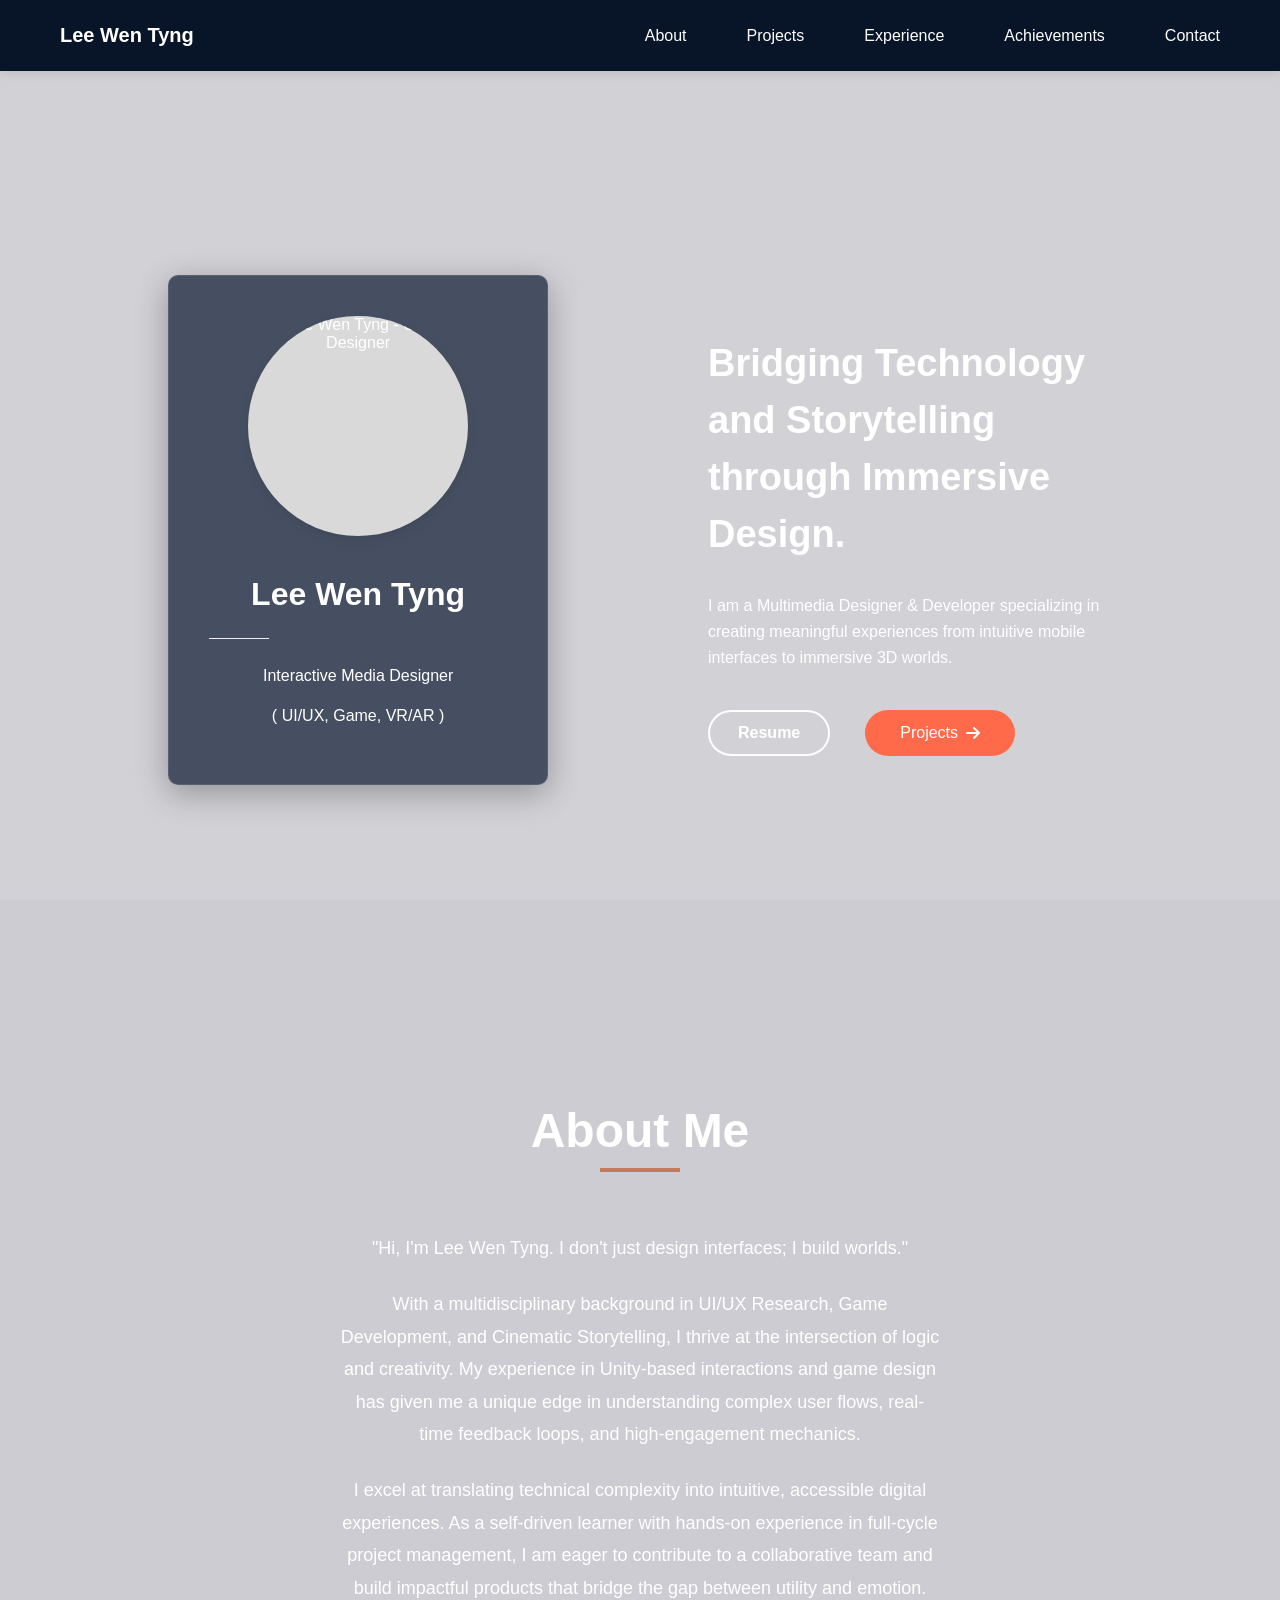
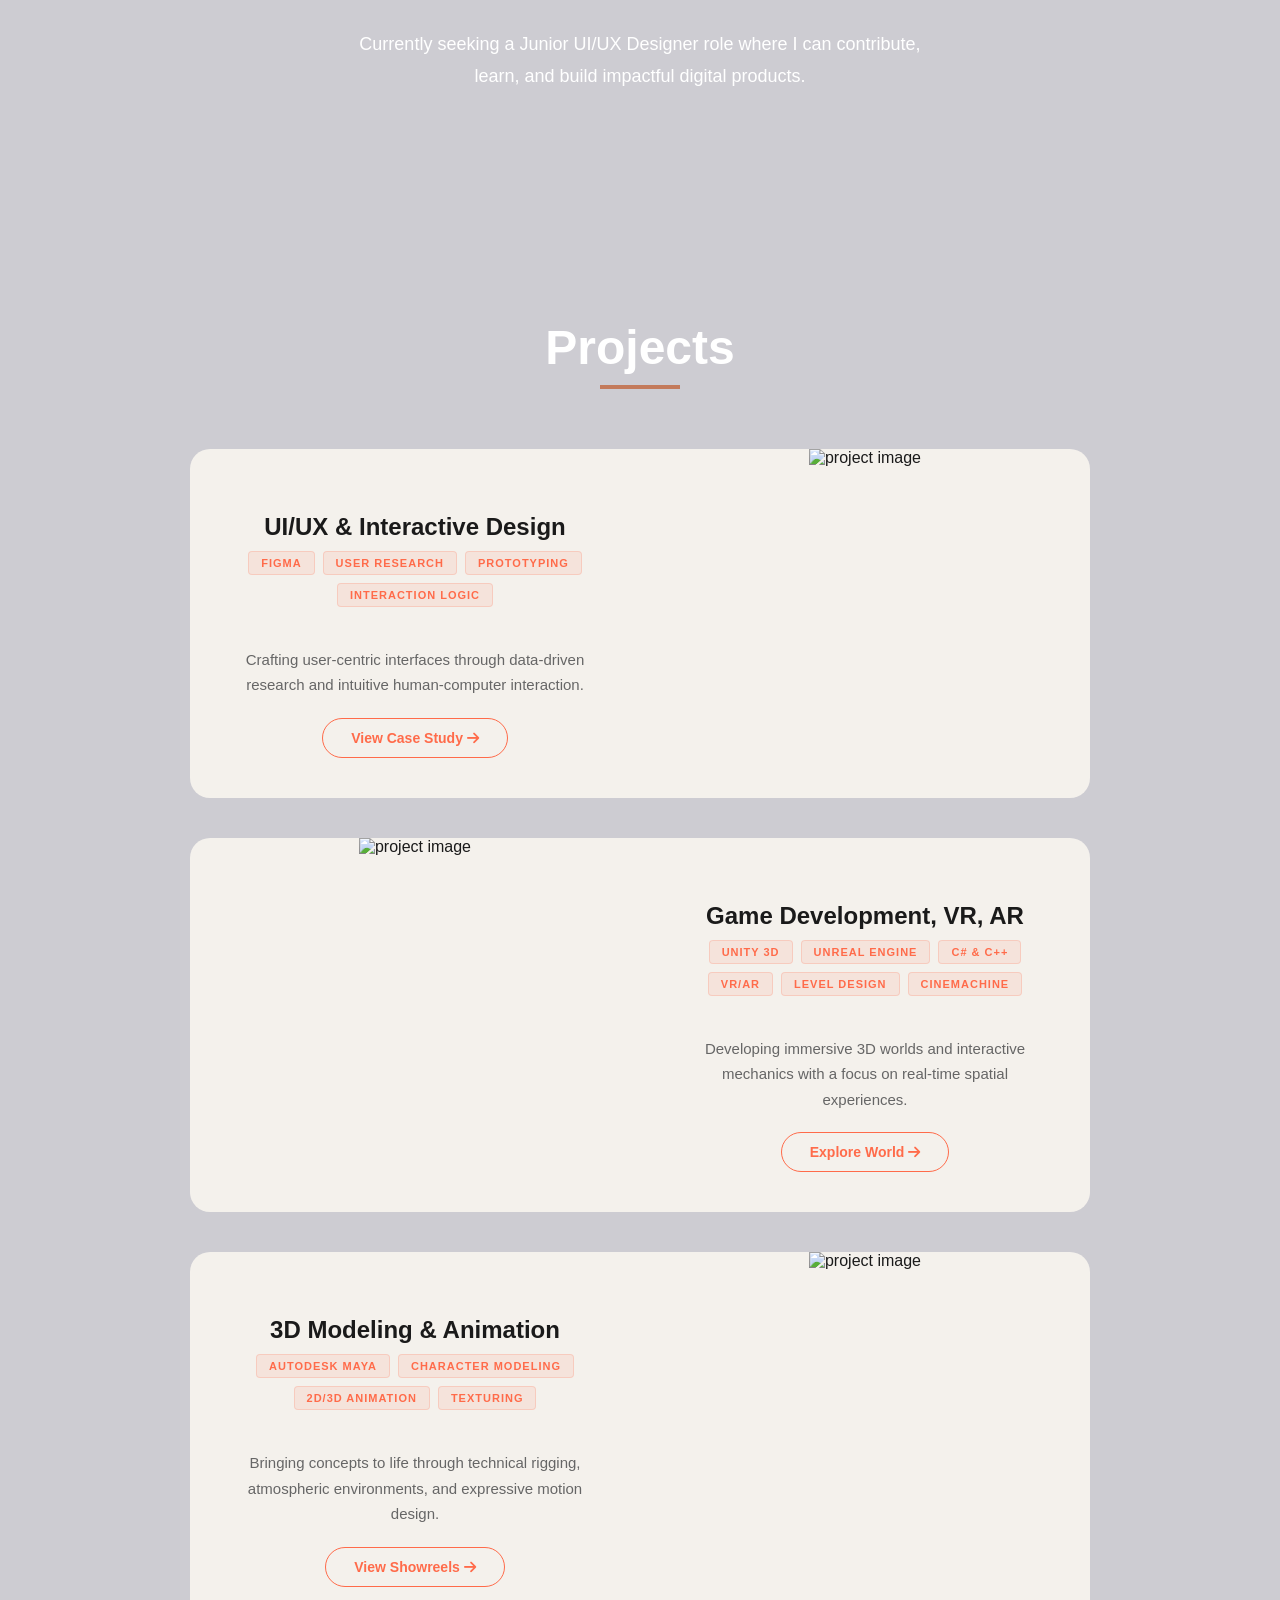
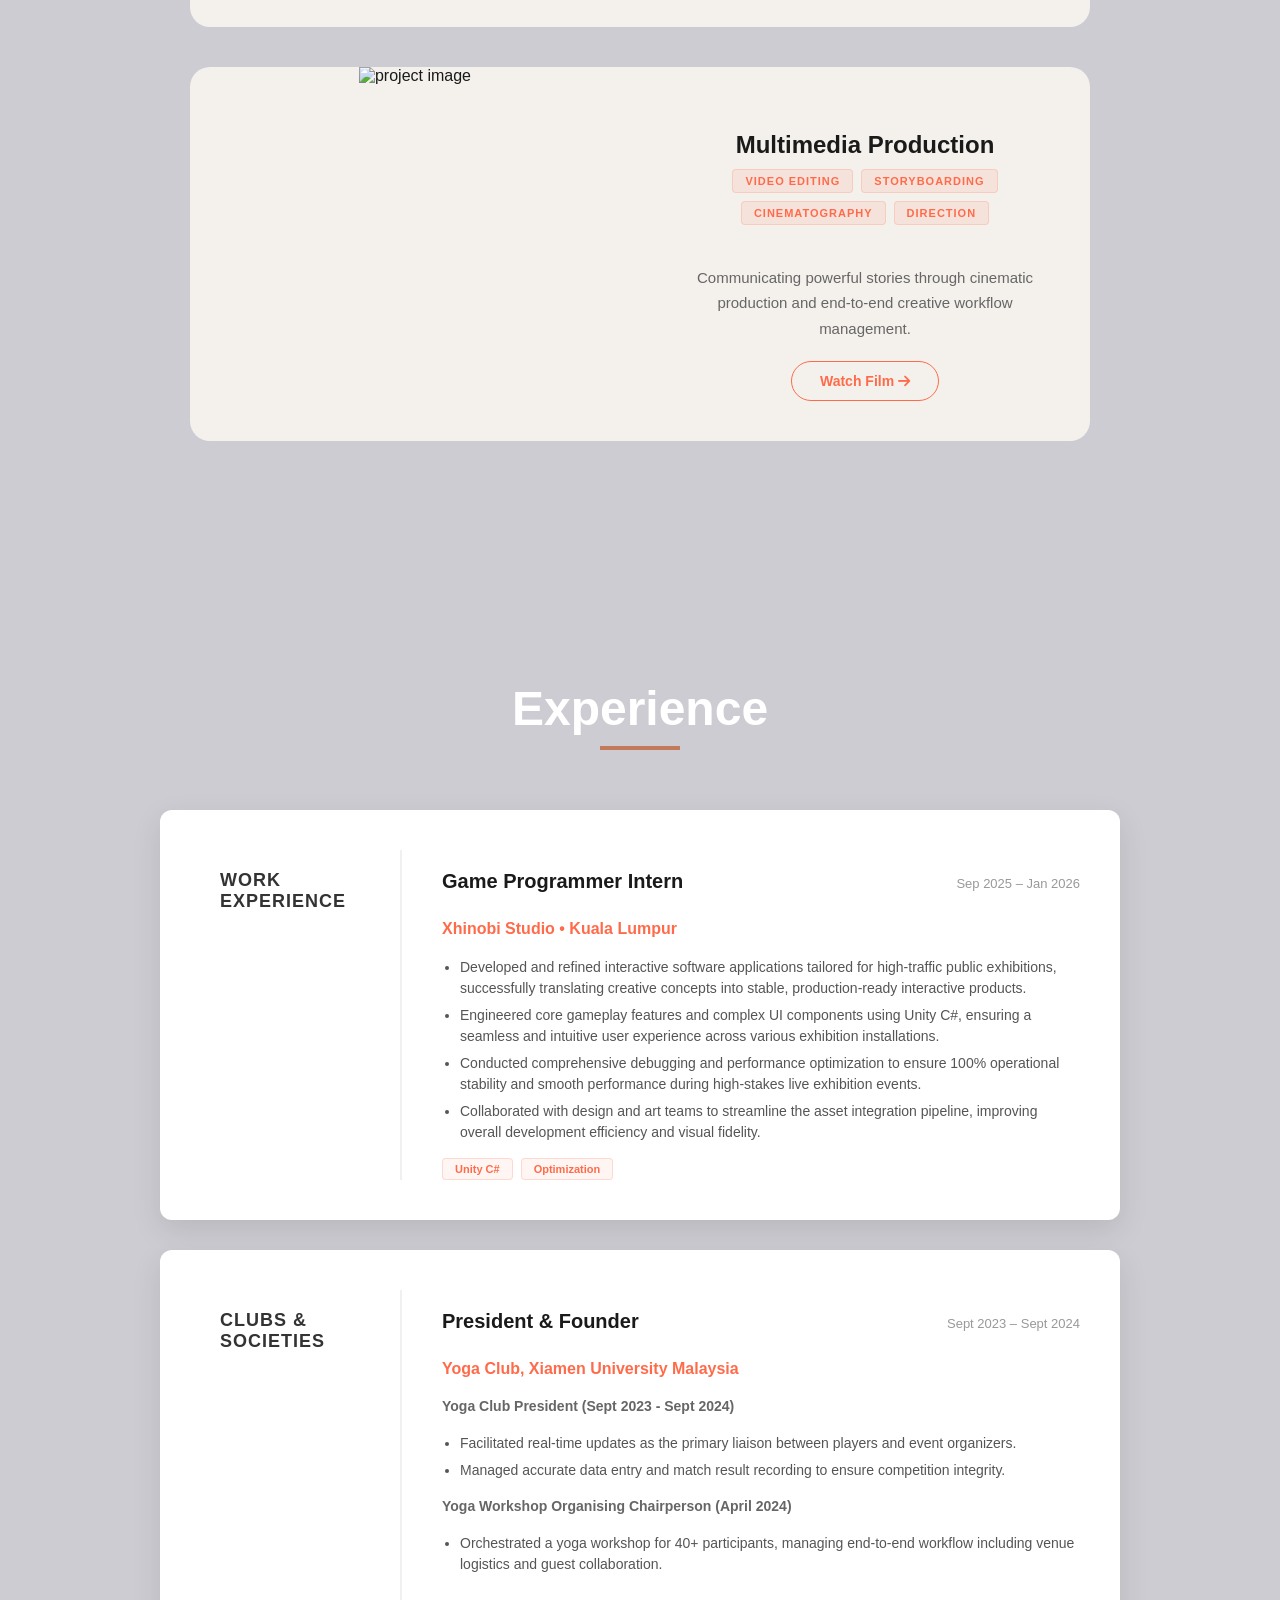
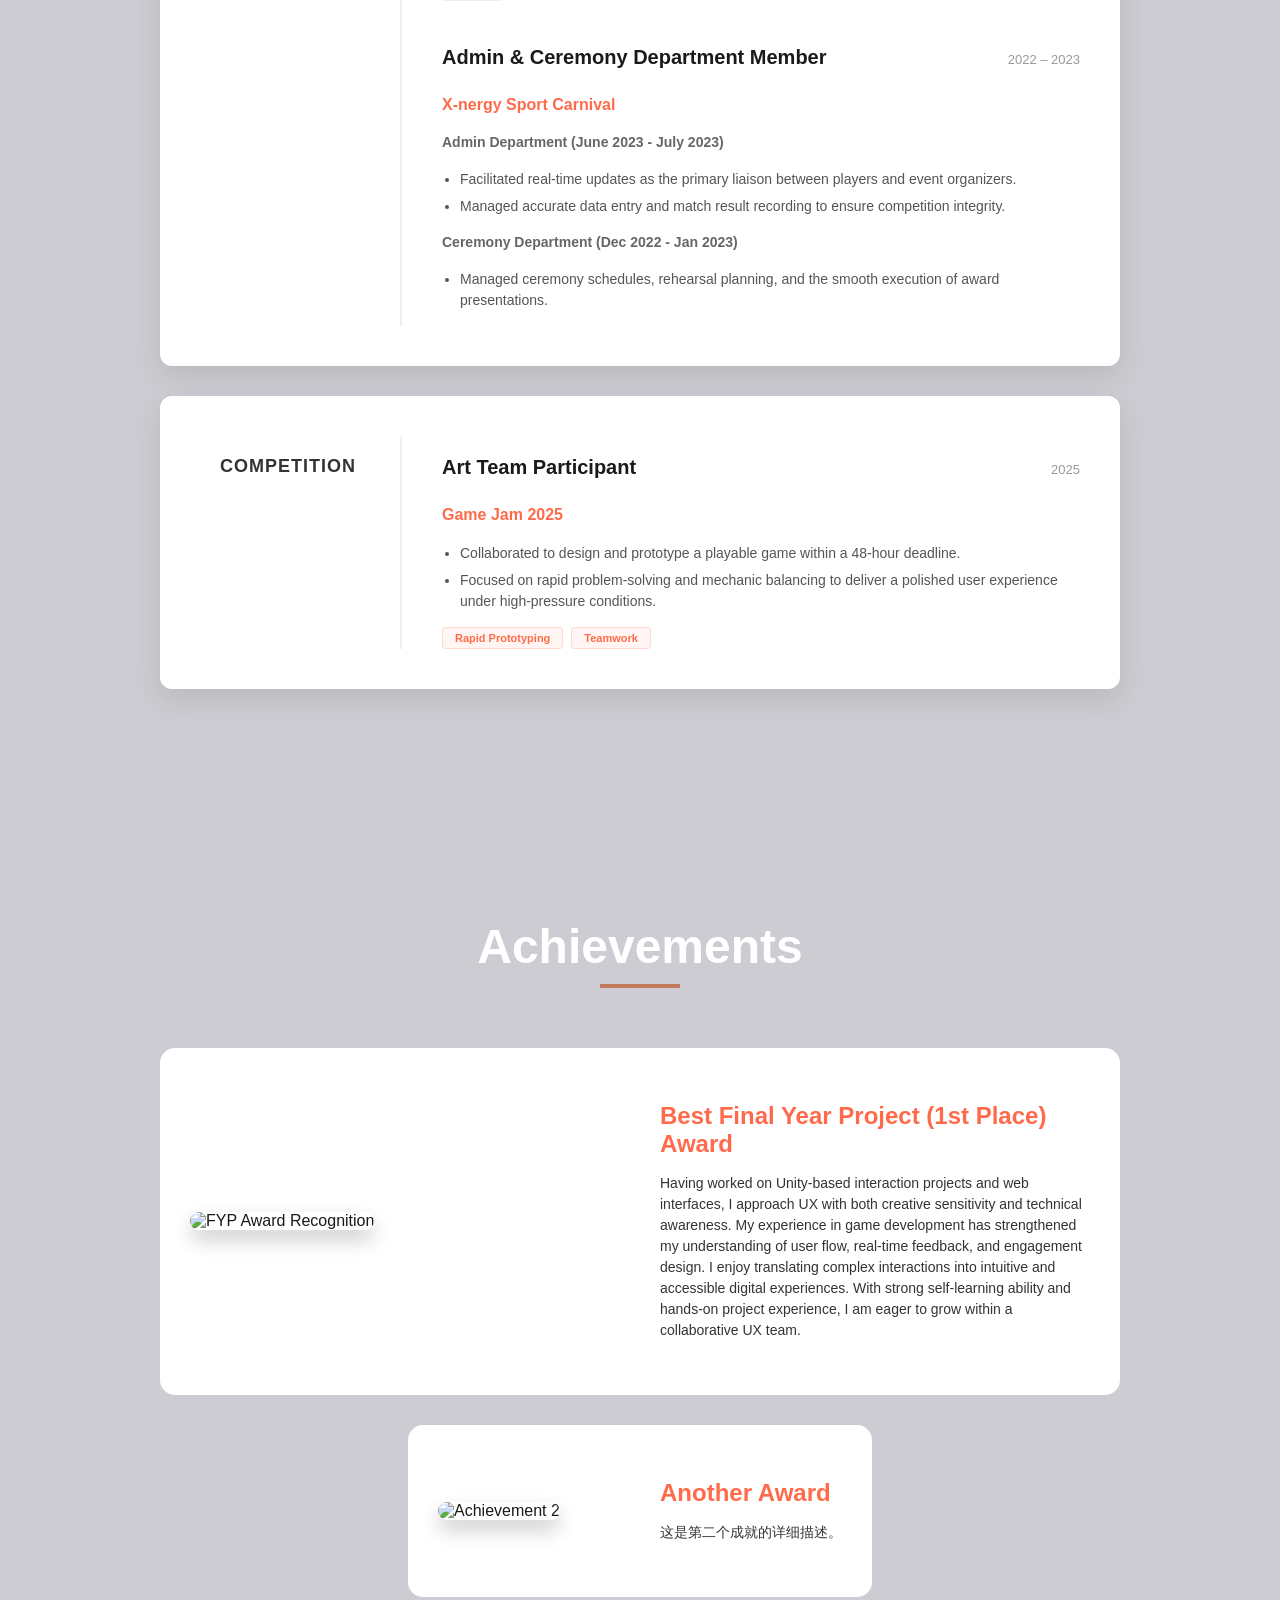
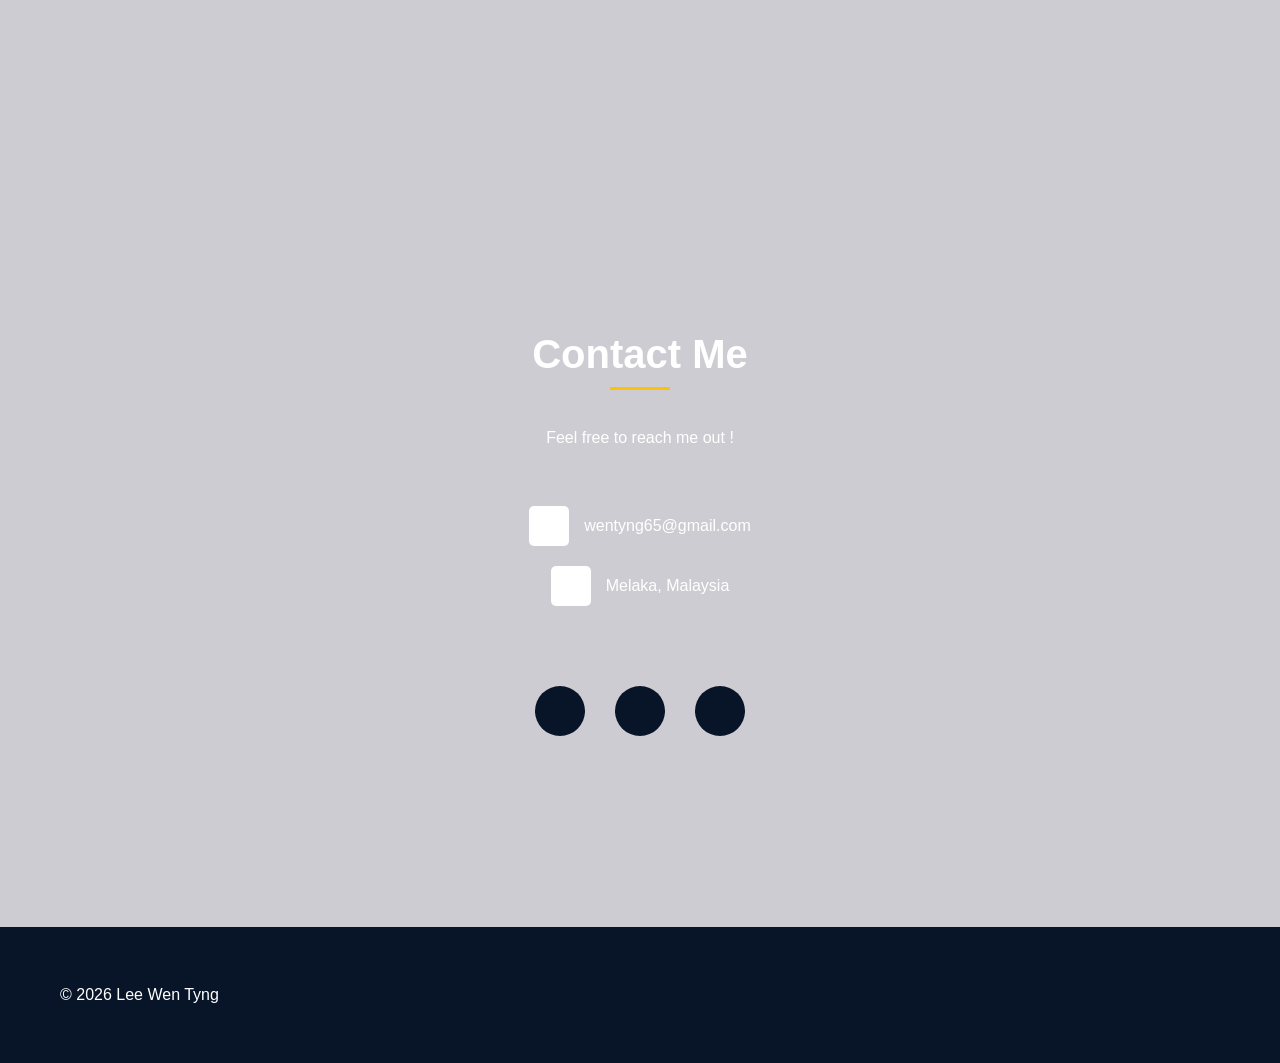
==== commit dab853cc: "g" ====
--- a/index.html
+++ b/index.html
@@ -17,6 +17,7 @@
         <li class="dropdown">
           <a href="index.html#projects">Projects</a>
           <ul class="dropdown-menu">
+            <li><a href="fyp.html">Final Year Project</a></li>
             <li><a href="uiux.html">UI/UX & Interactive Design</a></li>
             <li><a href="gamedev.html">Game Development</a></li>
             <li><a href="vrar.html">VR/AR</a></li>
--- a/style.css
+++ b/style.css
@@ -290,6 +290,7 @@
 }
 /*About Me */
 .about-container {
+  
   max-width: 1400px; 
   margin: 0 auto;
   text-align: center;
@@ -754,6 +755,86 @@
   .detail-content-card { grid-template-columns: 1fr; }
 }
 
+/* 视频容器 */
+.vid-box {
+    width: 100%;
+    max-width: 900px; /* 限制最大宽度，防止在大屏幕上过度拉伸 */
+    margin: 20px 0;   /* 上下留白，增加呼吸感 */
+    aspect-ratio: 16 / 9; /* 强制锁定 16:9 比例，彻底消灭黑边 */
+    background: #000;
+    border-radius: 12px; /* 稍微圆润一点更显高级 */
+    overflow: hidden;
+    box-shadow: 0 20px 50px rgba(0, 0, 0, 0.2); /* 增加柔和的深色阴影 */
+}
+
+/* 内部 iframe 填充 */
+.vid-box iframe {
+    width: 100%;
+    height: 100%;
+    border: none;
+    display: block;
+}
+
+.vid-box-split {
+  width: 100%;
+  aspect-ratio: 16 / 9; /* 强制 16:9，消灭黑边 */
+  background: #000;
+  max-width:640px;
+  border-radius: 12px;
+  overflow: hidden;
+  box-shadow: 0 30px 60px rgba(0,0,0,0.12); /* 柔和的长阴影 */
+}
+
+.vid-box-split iframe {
+  width: 100%;
+  height: 100%;
+  border: none;
+}
+
+/* 视频标题文案 */
+.vid-caption {
+    font-size: 0.85rem;
+    color: #888;
+    margin-top: -20px; /* 拉近与视频的距离 */
+    margin-bottom: 40px;
+    font-style: italic;
+    border-left: 2px solid #ff5f40; /* 左边加一条你的主题色细线 */
+    padding-left: 15px;
+}
+
+.research-insight-card {
+    background: #fdfdfd;
+    border-left: 4px solid #ff5f40; /* Your accent color */
+    padding: 40px;
+    margin: 60px 0;
+    box-shadow: 0 10px 30px rgba(0,0,0,0.05);
+}
+
+.insight-grid {
+    display: grid;
+    grid-template-columns: repeat(3, 1fr);
+    gap: 30px;
+    margin-top: 30px;
+}
+
+.insight-item h4 {
+    font-size: 0.8rem;
+    text-transform: uppercase;
+    color: #888;
+    margin-bottom: 10px;
+}
+
+.insight-item p {
+    color: #000000;
+    margin-bottom: 10px;
+}
+
+.insight-item.highlight {
+    background: #fff5f2; /* Light tint of your theme color */
+    padding: 20px;
+    border-radius: 8px;
+}
+
 .gallery-grid {
   display: grid;
   /* 关键：自动适应宽度，每张图最小 250px，最大自动填充 */
@@ -879,7 +960,7 @@
 .nav-item a {
   text-decoration: none;
   color: rgba(255, 255, 255, 0.6);
-  font-size: px; /* 初始大小 */
+  font-size: 10px; /* 初始大小 */
   font-weight: bold;
   letter-spacing: 1px;
   display: block;
@@ -956,6 +1037,28 @@
   border-radius: 12px;
 }
 
+.fyp-solutions-grid {
+  display: grid;
+  grid-template-columns: repeat(auto-fit, minmax(300px, 1fr));
+  gap: 20px;
+  margin: 40px 0;
+  background: #f9f9f9;
+  padding: 30px;
+  border-radius: 12px;
+}
+
+.fypsolution-item h4 {
+  color: #FF6B4A;
+  margin-bottom: 10px;
+  font-size: 16px;
+}
+
+.fypsolution-item p {
+  font-size: 14px;
+  line-height: 1.6;
+  color:  #FF6B4A;
+}
+
 .heuristic-grid {
   display: grid;
   grid-template-columns: repeat(auto-fit, minmax(400px, 1fr));
@@ -983,40 +1086,6 @@
   margin-top: 15px;
   margin-bottom: 15px;
   color: #1a1a1a;
-}
-
-.video-wrapper {
-  max-width: 900px; /* 限制视频不要太大，更有高级感 */
-  margin: 30px auto;
-  width: 100%;
-}
-
-/* 确保视频在手机和电脑上都能完美适配比例 */
-.video-container {
-    position: relative;
-    padding-bottom: 56.25%; /* 16:9 比例 */
-    height: 0;
-    overflow: hidden;
-    max-width: 100%;
-    background: #000;
-    margin-bottom:10px;
-    border-radius: 8px; /* 配合你简历的圆角风格 */
-}
-
-.video-container iframe {
-    position: absolute;
-    top: 0;
-    left: 0;
-    width: 100%;
-    height: 100%;
-}
-
-.video-caption {
-  text-align: center;
-  font-size: 0.85rem;
-  color: #888;
-  margin-top: 15px;
-  font-style: italic;
 }
 
 /* 数据仪表盘样式 */
@@ -1093,10 +1162,6 @@
 .project-grid { display: grid; grid-template-columns: 1.2fr 1fr; gap: 50px; align-items: center; }
 .project-section.reverse .project-grid { grid-template-columns: 1fr 1.2fr; }
 
-.video-container iframe {
-  width: 100%; height: 350px; border-radius: 12px;
-  box-shadow: 0 20px 50px rgba(0,0,0,0.5);
-}
 
 .project-name { font-size: 2.2rem; color: #fff; margin-bottom: 10px; }
 .tagline { color: #00f2ff; font-weight: bold; margin-bottom: 20px; }
@@ -1109,4 +1174,5 @@
 
 .gamedev-page {
   background-color: rgb(85, 85, 85); 
-}+}
+
